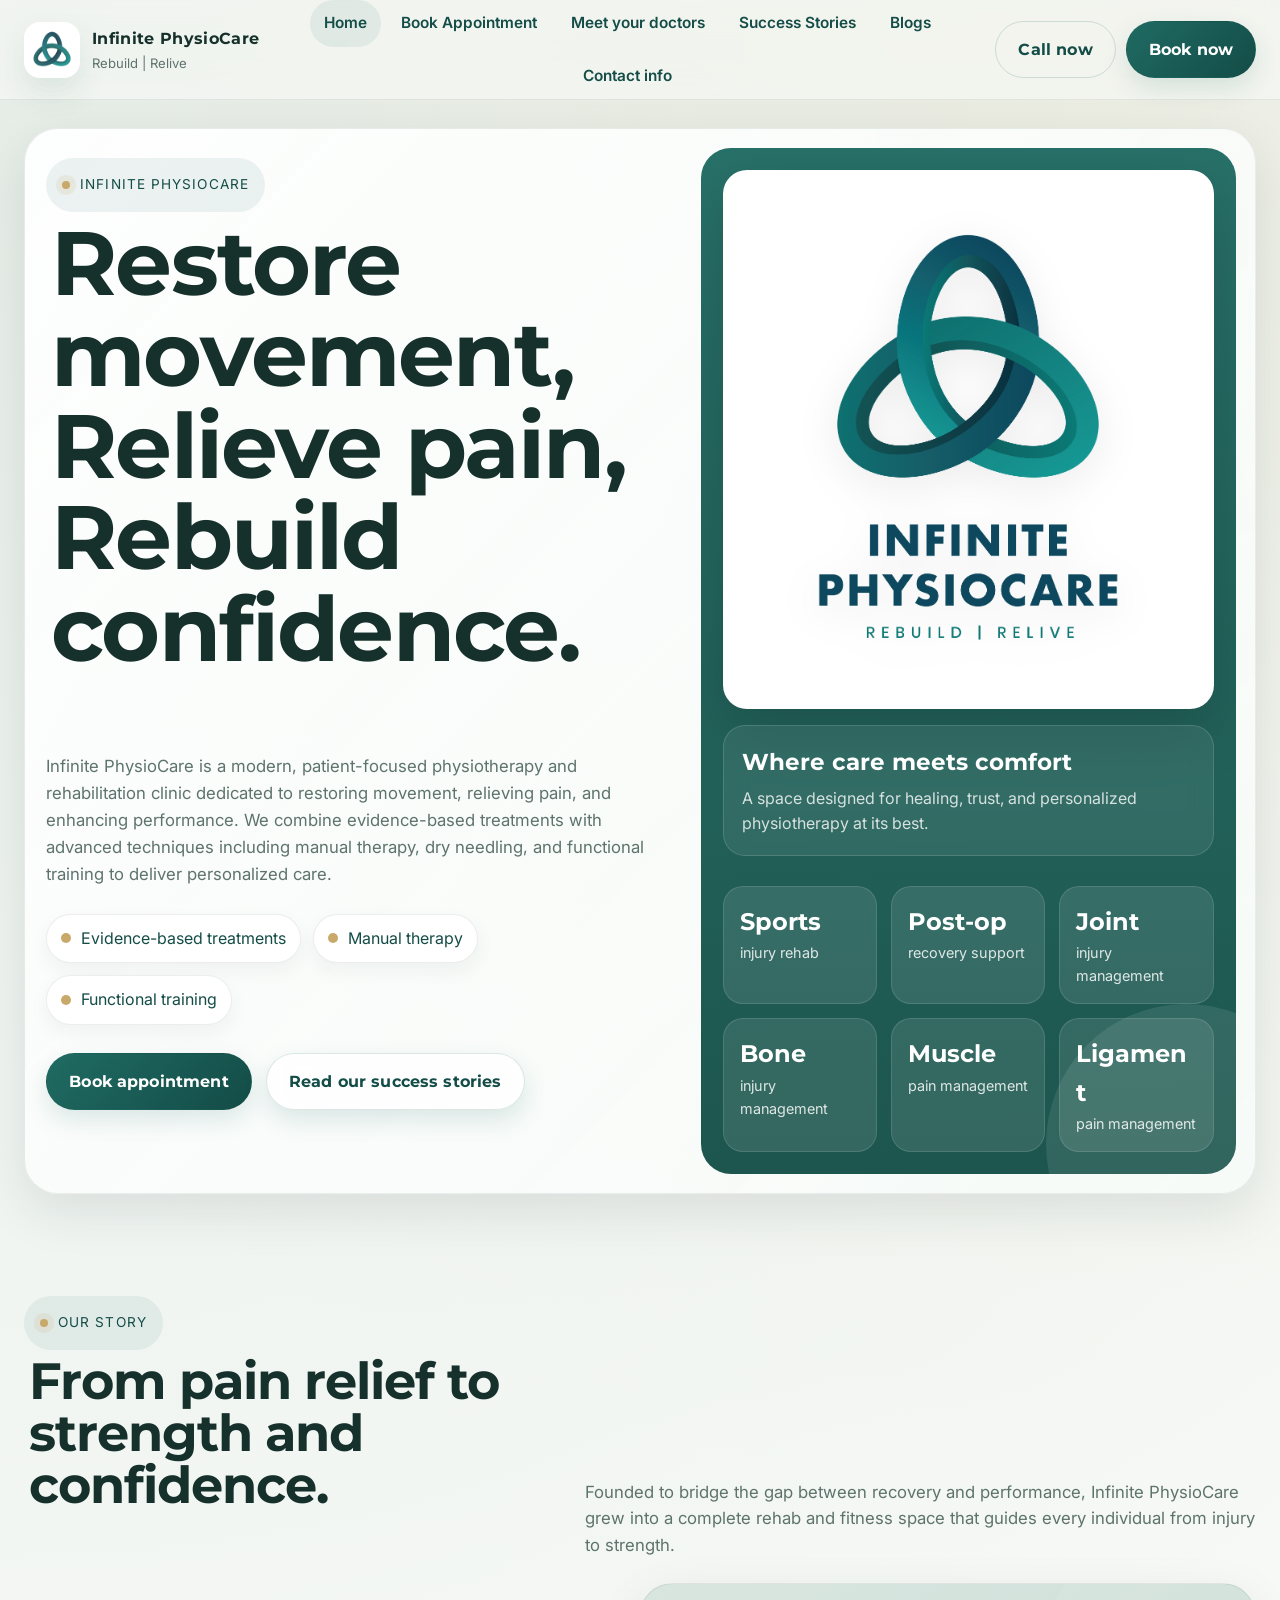
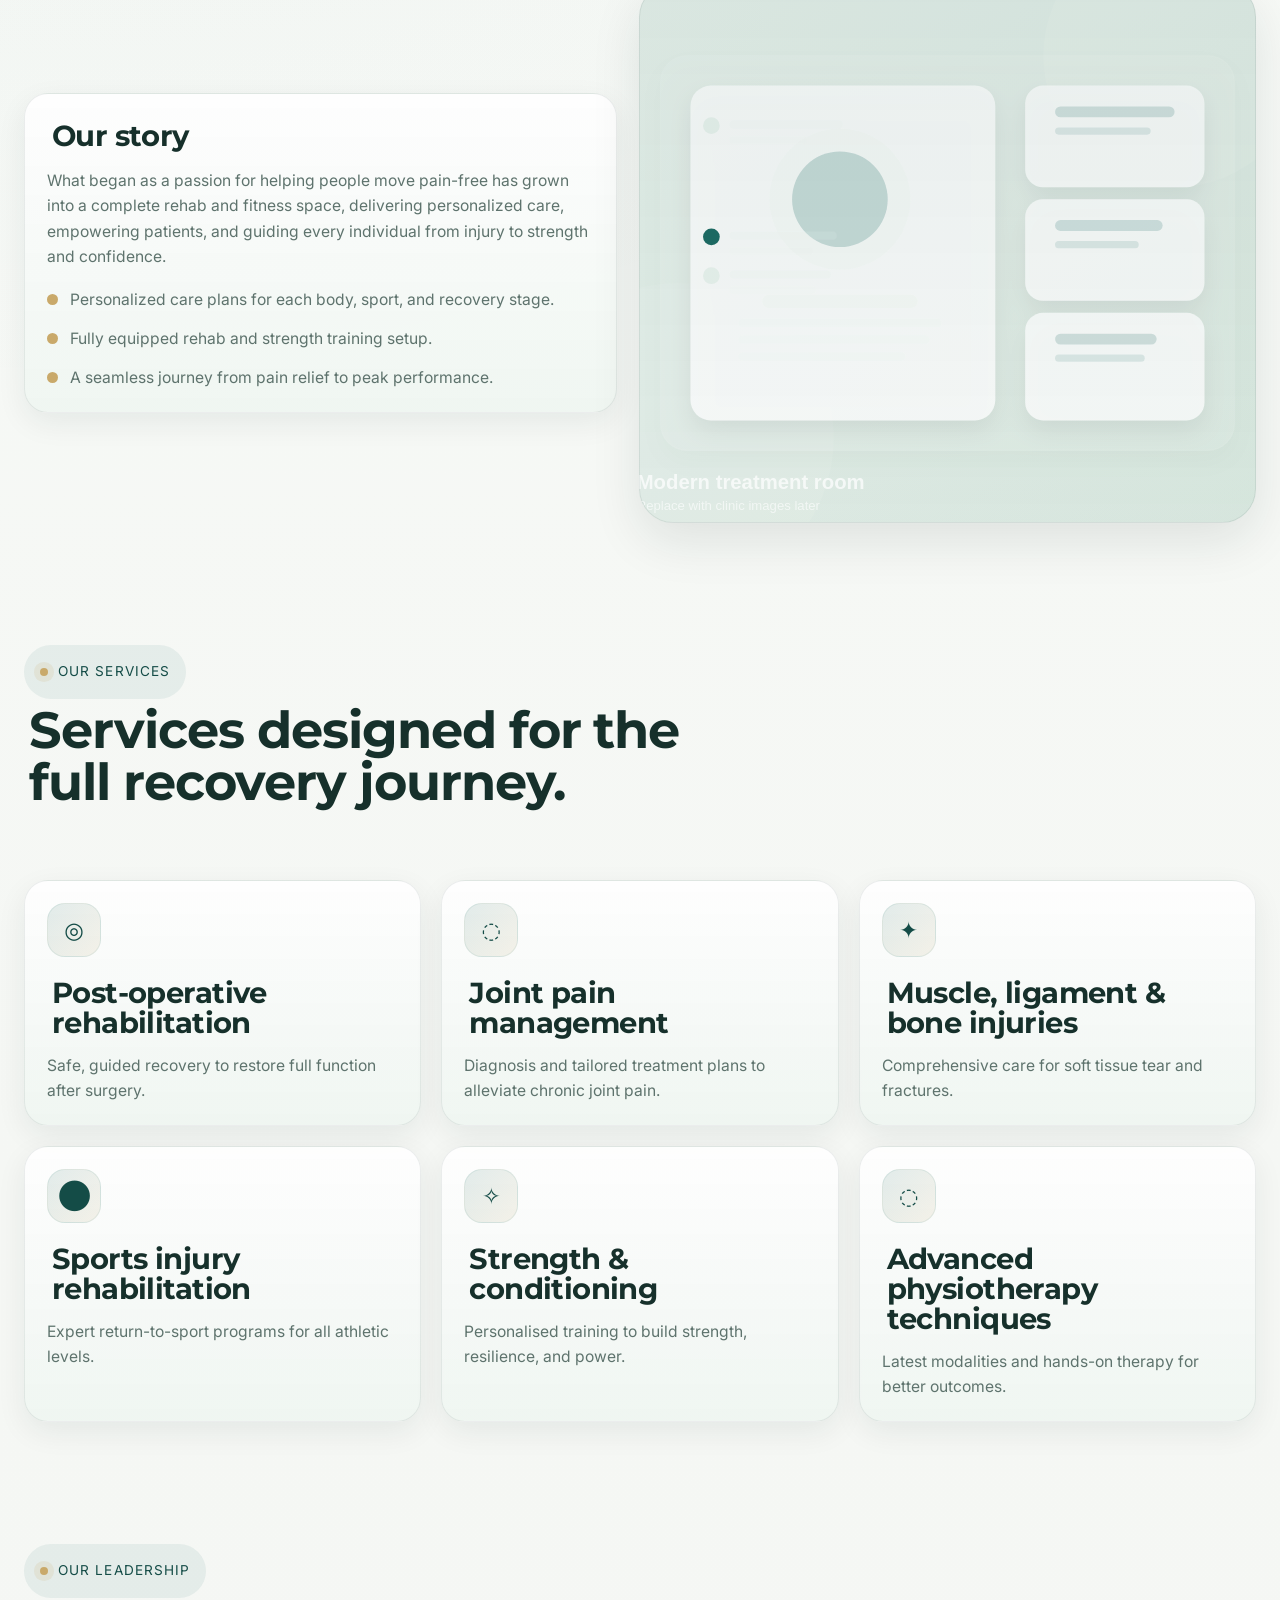
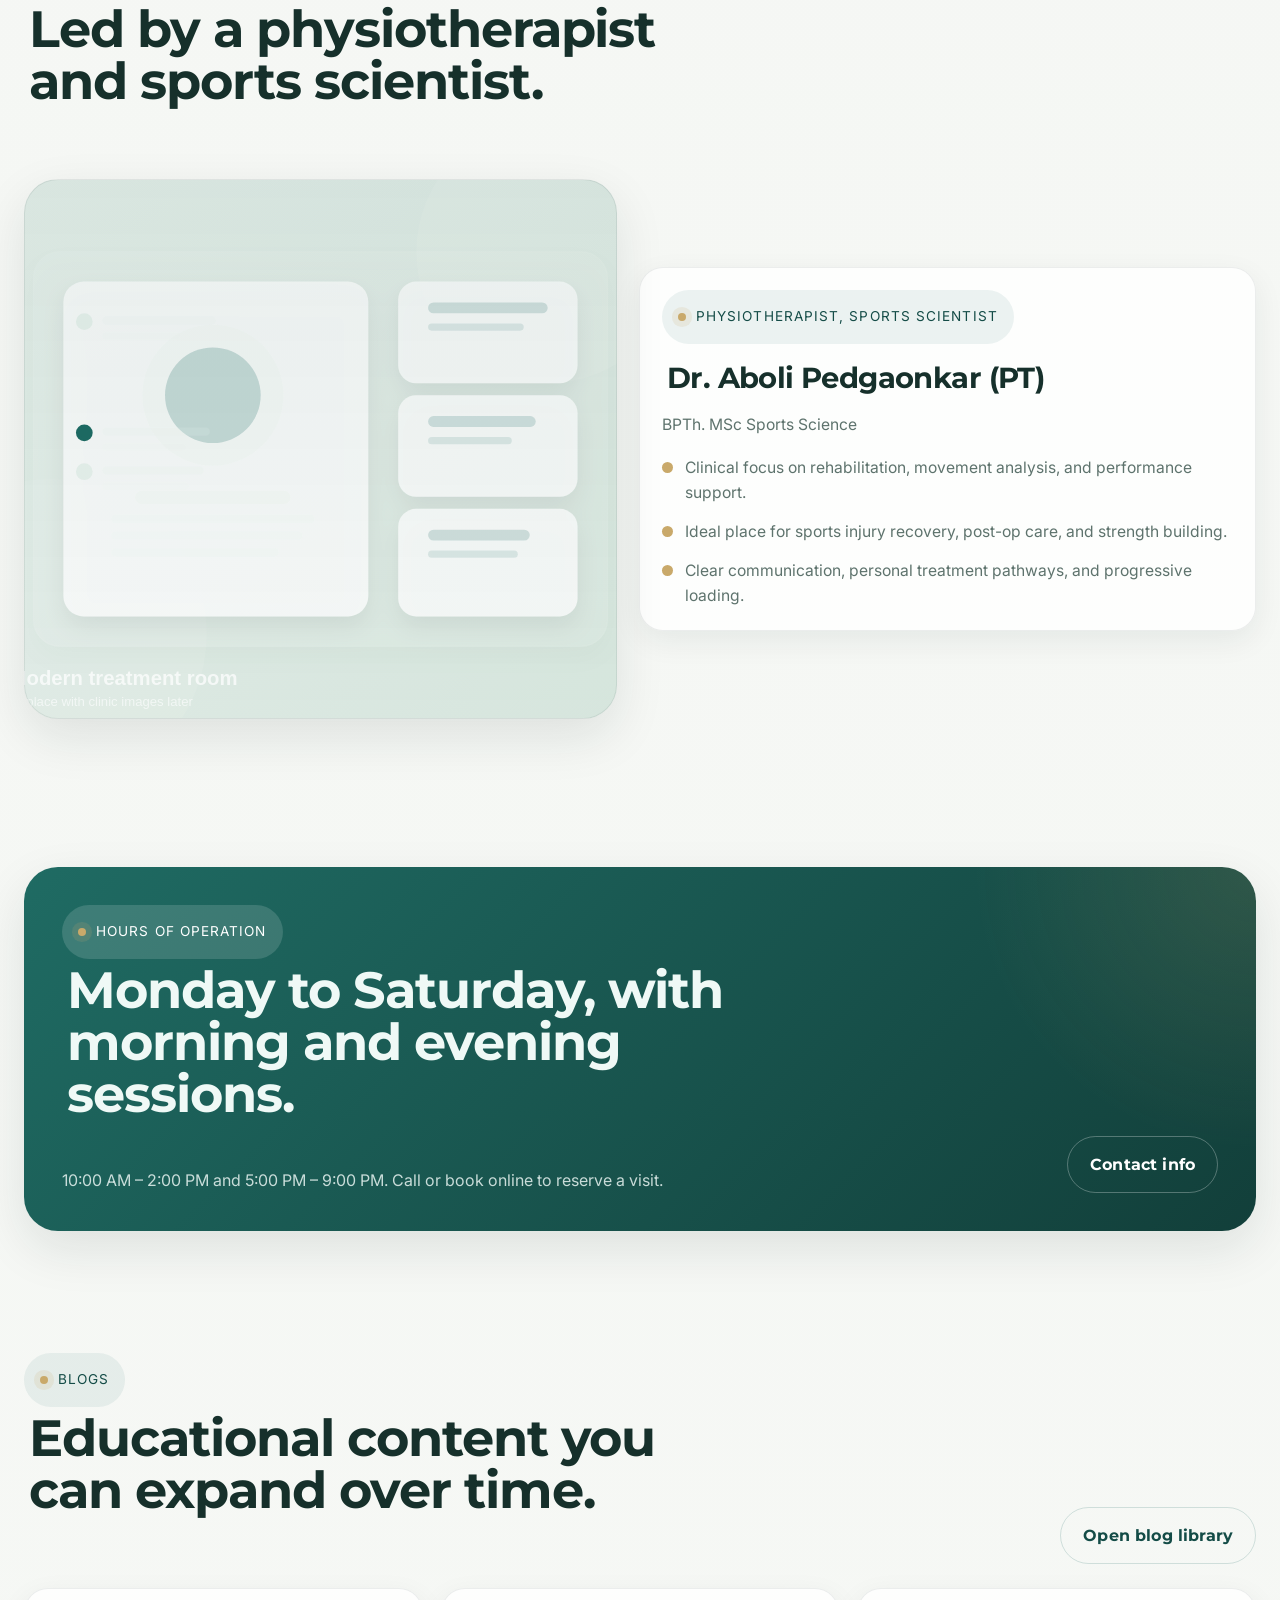
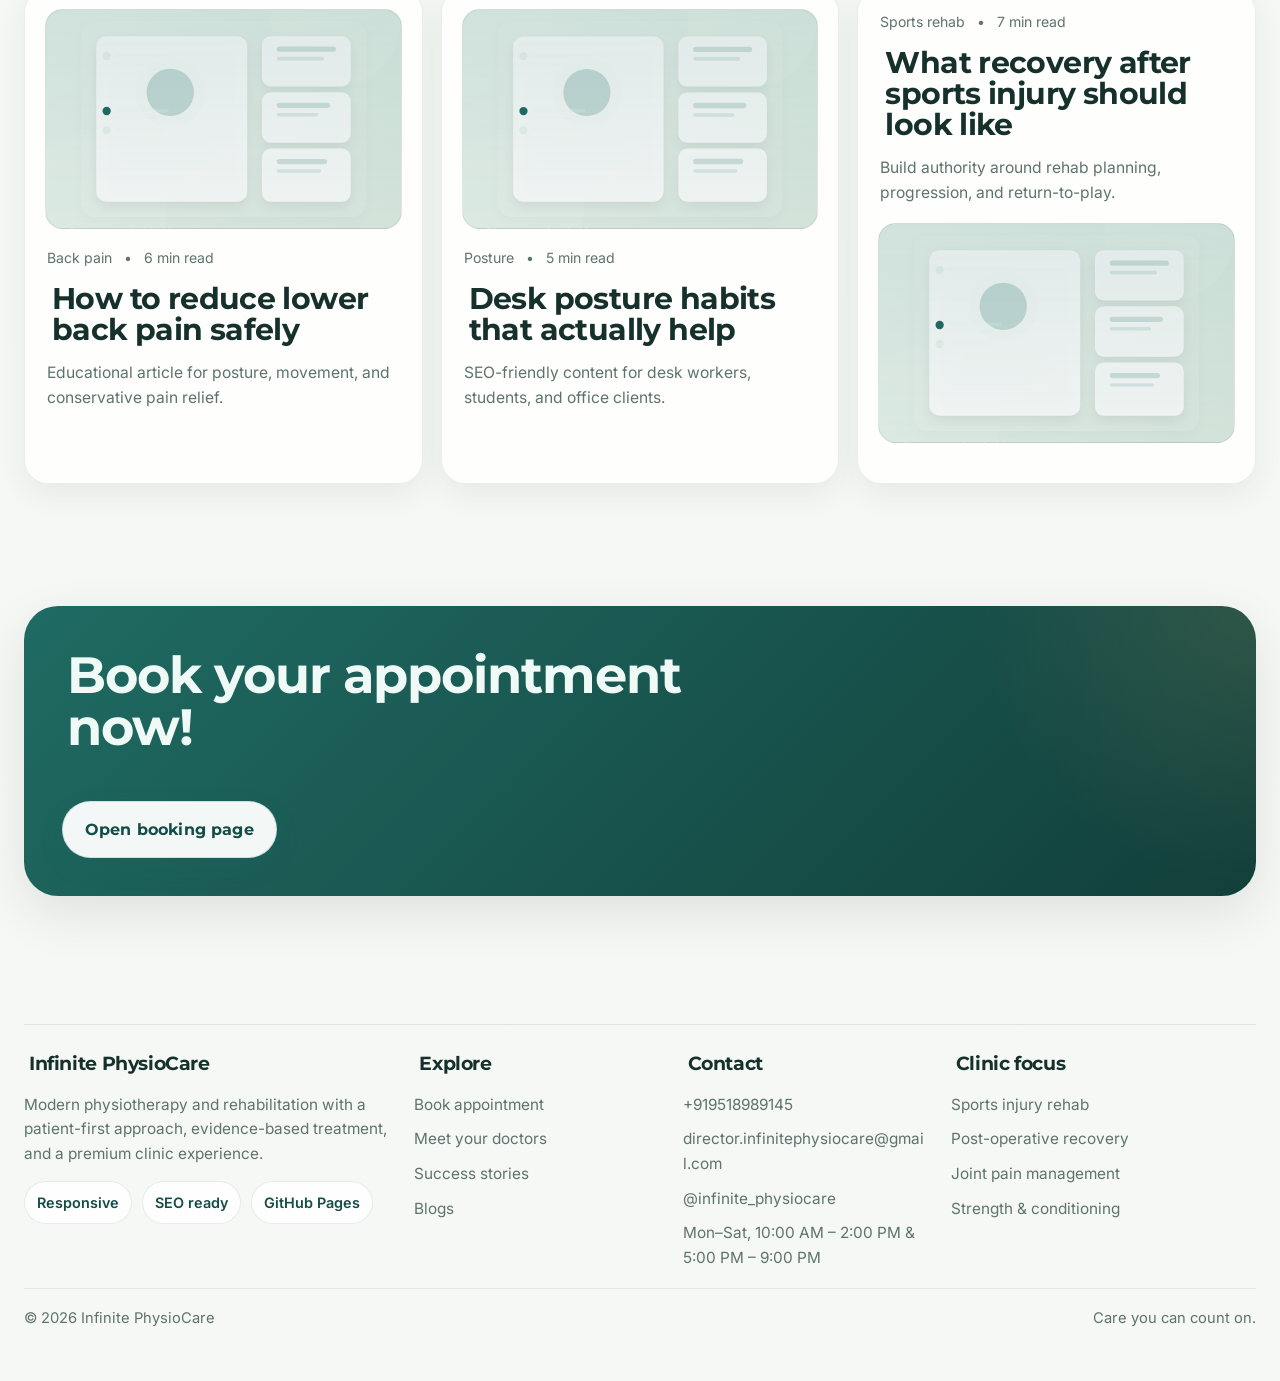
==== index.html @ c3ce46b0 "basic website setup" ====
<!DOCTYPE html>
<html lang="en-IN">
<head>
  <meta charset="UTF-8">
  <meta name="viewport" content="width=device-width, initial-scale=1, viewport-fit=cover">
  <meta name="theme-color" content="#1f6b63">
  <title>Infinite PhysioCare | Physiotherapy & Rehabilitation Clinic</title>
  <meta name="description" content="Infinite PhysioCare is a modern, patient-focused physiotherapy and rehabilitation clinic in Chhatrapati Sambhajinagar, built to restore movement, relieve pain, and enhance performance.">
  <meta name="robots" content="index,follow,max-image-preview:large,max-snippet:-1,max-video-preview:-1">
  <link rel="canonical" href="https://infinitephysiocare.org/">
  <meta property="og:type" content="website">
  <meta property="og:site_name" content="Infinite PhysioCare">
  <meta property="og:title" content="Infinite PhysioCare | Physiotherapy & Rehabilitation Clinic">
  <meta property="og:description" content="Infinite PhysioCare is a modern, patient-focused physiotherapy and rehabilitation clinic in Chhatrapati Sambhajinagar, built to restore movement, relieve pain, and enhance performance.">
  <meta property="og:url" content="https://infinitephysiocare.org/">
  <meta property="og:image" content="https://infinitephysiocare.org/assets/images/og-cover.jpg">
  <meta name="twitter:card" content="summary_large_image">
  <meta name="twitter:title" content="Infinite PhysioCare | Physiotherapy & Rehabilitation Clinic">
  <meta name="twitter:description" content="Infinite PhysioCare is a modern, patient-focused physiotherapy and rehabilitation clinic in Chhatrapati Sambhajinagar, built to restore movement, relieve pain, and enhance performance.">
  <meta name="twitter:image" content="https://infinitephysiocare.org/assets/images/og-cover.jpg">
  <link rel="icon" href="assets/icons/favicon.png" type="image/png">
  <link rel="apple-touch-icon" href="assets/icons/favicon.png">
  <link rel="manifest" href="site.webmanifest">
  <link rel="preconnect" href="https://fonts.googleapis.com">
  <link rel="preconnect" href="https://fonts.gstatic.com" crossorigin>
  <link href="https://fonts.googleapis.com/css2?family=Inter:wght@400;500;600;700;800&family=Montserrat:wght@500;600;700;800;900&display=swap" rel="stylesheet">
  <link rel="stylesheet" href="./styles.css">
<script type="application/ld+json">{"@context": "https://schema.org", "@type": "MedicalClinic", "name": "Infinite PhysioCare", "url": "https://infinitephysiocare.org", "description": "Infinite PhysioCare is a modern, patient-focused physiotherapy and rehabilitation clinic dedicated to restoring movement, relieving pain, and enhancing performance.", "medicalSpecialty": ["Physiotherapy", "Rehabilitation", "Sports Medicine"], "telephone": "09518989145", "email": "director.infinitephysiocare@gmail.com", "address": {"@type": "PostalAddress", "streetAddress": "Ranjalkar Hospital, P1, Town Centre, CIDCO", "addressLocality": "Chhatrapati Sambhajinagar", "addressCountry": "IN"}}</script>
</head><body>

<header class="site-header">
  <div class="container nav-wrap">
    <a class="brand" href="index.html" aria-label="Infinite PhysioCare home">
      <img class="brand-mark" src="assets/icons/favicon.png" alt="" aria-hidden="true">
      <span class="brand-text">
        <strong>Infinite PhysioCare</strong>
        <span>Rebuild | Relive</span>
      </span>
    </a>
    <button class="nav-toggle" type="button" data-nav-toggle aria-expanded="false" aria-label="Open navigation">
      <span aria-hidden="true"></span>
    </button>
    <nav class="nav" data-nav aria-label="Primary">
      <a class="active" href="index.html">Home</a>
      <a class="" href="book-appointment.html">Book Appointment</a>
      <a class="" href="experts.html">Meet your doctors</a>
      <a class="" href="stories.html">Success Stories</a>
      <a class="" href="">Blogs</a>
      <a class="" href="contact.html">Contact info</a>
    </nav>
    <div class="header-cta">
      <a class="btn ghost" href="tel:919518989145">Call now</a>
      <a class="btn primary" target="_blank" href="https://docs.google.com/forms/d/1b_uJWmqzV2NCBpEC1mZxfzNerrixn_BNH-YgndUUw0E/edit?pli=1">Book now</a>
    </div>
  </div>
</header>
<main id="main">

<section class="hero">
  <div class="container">
    <div class="hero-shell">
      <div class="hero-copy">
        <span class="kicker">Infinite PhysioCare</span>
        <h1>Restore movement, Relieve pain, Rebuild confidence.</h1>
        <p class="lead">Infinite PhysioCare is a modern, patient-focused physiotherapy and rehabilitation clinic dedicated to restoring movement, relieving pain, and enhancing performance. We combine evidence-based treatments with advanced techniques including manual therapy, dry needling, and functional training to deliver personalized care.</p>
        <div class="hero-meta">
          <span class="pill"><i></i> Evidence-based treatments</span>
          <span class="pill"><i></i> Manual therapy</span>
          <span class="pill"><i></i> Functional training</span>
        </div>
        <div class="btn-row" style="margin-top:28px">
          <a class="btn primary" target="_blank" href="https://docs.google.com/forms/d/1b_uJWmqzV2NCBpEC1mZxfzNerrixn_BNH-YgndUUw0E/edit?pli=1">Book appointment</a>
          <a class="btn secondary" href="">Read our success stories</a>
        </div>
      </div>
      <div class="hero-card">
        <div class="logo-display">
          <img class="hero-logo" src="assets/images/logo_main.png" alt="Infinite PhysioCare logo">
        </div>
        <div class="hero-panel">
          <div class="surface-card">
            <strong>Where care meets comfort</strong>
            <p>A space designed for healing, trust, and personalized physiotherapy at its best.</p>
          </div>
          <div class="hero-stats">
            <div class="stat"><b>Sports</b><span>injury rehab</span></div>
            <div class="stat"><b>Post-op</b><span>recovery support</span></div>
            <div class="stat"><b>Joint</b><span>injury management</span></div>
            <div class="stat"><b>Bone</b><span>injury management</span></div>
            <div class="stat"><b>Muscle</b><span>pain management</span></div>
            <div class="stat"><b>Ligament</b><span> pain management</span></div>
          </div>
        </div>
      </div>
    </div>
  </div>
</section>

<section class="section">
  <div class="container">
    <div class="section-heading">
      <div class="copy">
        <span class="kicker">Our story</span>
        <h2>From pain relief to strength and confidence.</h2>
      </div>
      <p class="lead">Founded to bridge the gap between recovery and performance, Infinite PhysioCare grew into a complete rehab and fitness space that guides every individual from injury to strength.</p>
    </div>
    <div class="feature-layout">
      <div class="card soft">
        <h3>Our story</h3>
        <p style="margin-top:12px">What began as a passion for helping people move pain-free has grown into a complete rehab and fitness space, delivering personalized care, empowering patients, and guiding every individual from injury to strength and confidence.</p>
        <div class="list">
          <div class="list-item"><span class="bullet"></span><p>Personalized care plans for each body, sport, and recovery stage.</p></div>
          <div class="list-item"><span class="bullet"></span><p>Fully equipped rehab and strength training setup.</p></div>
          <div class="list-item"><span class="bullet"></span><p>A seamless journey from pain relief to peak performance.</p></div>
        </div>
      </div>
      <div class="visual">
       
      </div>
    </div>
  </div>
</section>

<section class="section compact">
  <div class="container">
    <div class="section-heading">
      <div class="copy">
        <span class="kicker">Our services</span>
        <h2>Services designed for the full recovery journey.</h2>
      </div>
    </div>
    <div class="cards">
      <article class="card soft"><div class="icon-badge">◎</div><h3>Post-operative rehabilitation</h3><p>Safe, guided recovery to restore full function after surgery.</p></article>
      <article class="card soft"><div class="icon-badge">◌</div><h3>Joint pain management</h3><p>Diagnosis and tailored treatment plans to alleviate chronic joint pain.</p></article>
      <article class="card soft"><div class="icon-badge">✦</div><h3>Muscle, ligament & bone injuries</h3><p>Comprehensive care for soft tissue tear and fractures.</p></article>
      <article class="card soft"><div class="icon-badge">⬤</div><h3>Sports injury rehabilitation</h3><p>Expert return-to-sport programs for all athletic levels.</p></article>
      <article class="card soft"><div class="icon-badge">✧</div><h3>Strength & conditioning</h3><p>Personalised training to build strength, resilience, and power.</p></article>
      <article class="card soft"><div class="icon-badge">◌</div><h3>Advanced physiotherapy techniques</h3><p>Latest modalities and hands-on therapy for better outcomes.</p></article>
    </div>
  </div>
</section>

<section class="section">
  <div class="container">
    <div class="section-heading">
      <div class="copy">
        <span class="kicker">Our leadership</span>
        <h2>Led by a physiotherapist and sports scientist.</h2>
      </div>
    </div>
    <div class="feature-layout">
      <div class="visual">
        
      </div>
      <div class="card profile">
        <span class="kicker">Physiotherapist, Sports Scientist</span>
        <h3 style="margin-top:14px">Dr. Aboli Pedgaonkar (PT)</h3>
        <p class="lead" style="margin-top:14px">BPTh. MSc Sports Science</p>
        <div class="list">
          <div class="list-item"><span class="bullet"></span><p>Clinical focus on rehabilitation, movement analysis, and performance support.</p></div>
          <div class="list-item"><span class="bullet"></span><p>Ideal place for sports injury recovery, post-op care, and strength building.</p></div>
          <div class="list-item"><span class="bullet"></span><p>Clear communication, personal treatment pathways, and progressive loading.</p></div>
        </div>
      </div>
    </div>
  </div>
</section>

<section class="section">
  <div class="container">
    <div class="cta">
      <div class="section-heading" style="margin-bottom:0">
        <div class="copy">
          <span class="kicker" style="background:rgba(255,255,255,.14); color:#fff">Hours of operation</span>
          <h2>Monday to Saturday, with morning and evening sessions.</h2>
          <p>10:00 AM – 2:00 PM and 5:00 PM – 9:00 PM. Call or book online to reserve a visit.</p>
        </div>
        <div class="btn-row">
          <a class="btn ghost" style="border-color:rgba(255,255,255,.28); color:#fff" href="contact.html">Contact info</a>
        </div>
      </div>
    </div>
  </div>
</section>

<section class="section compact">
  <div class="container">
    <div class="section-heading">
      <div class="copy">
        <span class="kicker">Blogs</span>
        <h2>Educational content you can expand over time.</h2>
      </div>
      <a class="btn ghost" href="">Open blog library</a>
    </div>
    <div class="blog-grid">
      <article class="card blog-card">
        <div class="blog-thumb"></div>
        <div class="meta"><span>Back pain</span><span>•</span><span>6 min read</span></div>
        <h3><a href="/blogs/back-pain-relief.html">How to reduce lower back pain safely</a></h3>
        <p>Educational article for posture, movement, and conservative pain relief.</p>
      </article>
      <article class="card blog-card">
        <div class="blog-thumb"></div>
        <div class="meta"><span>Posture</span><span>•</span><span>5 min read</span></div>
        <h3><a href="/blogs/posture-tips.html">Desk posture habits that actually help</a></h3>
        <p>SEO-friendly content for desk workers, students, and office clients.</p>
      </article>
      <article class="card blog-card">
        <div class="meta"><span>Sports rehab</span><span>•</span><span>7 min read</span></div>
        <h3><a href="/blogs/sports-rehab.html">What recovery after sports injury should look like</a></h3>
        <p>Build authority around rehab planning, progression, and return-to-play.</p>
        <div class="blog-thumb" style="margin-top:18px"></div>
      </article>
    </div>
  </div>
</section>

<section class="section">
  <div class="container">
    <div class="cta">
      <div class="section-heading" style="margin-bottom:0">
        <div class="copy">
          <h2>Book your appointment now!</h2>
          <a class="btn secondary" href="">Open booking page</a>
        </div>
      </div>
    </div>
  </div>
</section>
</main>
<footer class="footer">
  <div class="container">
    <div class="footer-grid">
      <div>
        <h4>Infinite PhysioCare</h4>
        <p>Modern physiotherapy and rehabilitation with a patient-first approach, evidence-based treatment, and a premium clinic experience.</p>
        <div class="badges">
          <span class="badge">Responsive</span>
          <span class="badge">SEO ready</span>
          <span class="badge">GitHub Pages</span>
        </div>
      </div>
      <div>
        <h4>Explore</h4>
        <ul>
          <li><a href="book-appointment.html">Book appointment</a></li>
          <li><a href="experts.html">Meet your doctors</a></li>
          <li><a href="stories.html">Success stories</a></li>
          <li><a href="">Blogs</a></li>
        </ul>
      </div>
      <div>
        <h4>Contact</h4>
        <ul>
          <li><a href="tel:919518989145">+919518989145</a></li>
          <li><a href="mailto:director.infinitephysiocare@gmail.com">director.infinitephysiocare@gmail.com</a></li>
          <li><a href="https://instagram.com/infinite_physiocare" target="_blank" rel="noopener">@infinite_physiocare</a></li>
          <li>Mon–Sat, 10:00 AM – 2:00 PM &amp; 5:00 PM – 9:00 PM</li>
        </ul>
      </div>
      <div>
        <h4>Clinic focus</h4>
        <ul>
          <li>Sports injury rehab</li>
          <li>Post-operative recovery</li>
          <li>Joint pain management</li>
          <li>Strength & conditioning</li>
        </ul>
      </div>
    </div>
    <div class="footer-bottom">
      <div>© <span data-year></span> Infinite PhysioCare</div>
      <div>Care you can count on.</div>
    </div>
  </div>
</footer>
<script src="script.js" defer></script>
</body>
</html>
---- styles.css ----
:root{
  --bg:#f5f7f4;
  --surface:#ffffff;
  --surface-2:#edf3ef;
  --surface-3:#e3eee7;
  --ink:#16302b;
  --muted:#5e736d;
  --line:rgba(22,48,43,.12);
  --teal:#1f6b63;
  --teal-deep:#144c47;
  --sage:#6f9888;
  --gold:#c9a96a;
  --shadow: 0 18px 50px rgba(18,42,37,.10);
  --shadow-soft: 0 10px 30px rgba(18,42,37,.07);
  --radius: 26px;
  --radius-sm: 18px;
  --max: 1480px;
}

*,
*::before,
*::after{
  box-sizing:border-box;
}

html{
  scroll-behavior:smooth;
  overflow-x:hidden;
}

body{
  margin:0;
  font-family:'Inter', system-ui, -apple-system, BlinkMacSystemFont, 'Segoe UI', sans-serif;
  color:var(--ink);
  background:
    radial-gradient(circle at top left, rgba(31,107,99,.08), transparent 32%),
    radial-gradient(circle at 80% 0%, rgba(201,169,106,.13), transparent 24%),
    linear-gradient(180deg, #f8fbf8 0%, var(--bg) 45%, #f6f8f5 100%);
  line-height:1.6;
  overflow-x:hidden;
  text-rendering:optimizeLegibility;
  -webkit-font-smoothing:antialiased;
  -moz-osx-font-smoothing:grayscale;
}

img{
  max-width:100%;
  display:block;
  height:auto;
}

a{
  color:inherit;
  text-decoration:none;
  max-width:100%;
}

button,
input,
textarea,
select{
  font:inherit;
  max-width:100%;
}

::selection{
  background:rgba(31,107,99,.18);
}

.container{
  width:min(calc(100% - 24px), var(--max));
  margin:0 auto;
  padding-left:12px;
  padding-right:12px;
  justify-content: center;
  align-items: center;
}

.section{
  padding:74px 0;
  position:relative;
}

.section.compact{
  padding:48px 0;
}

.kicker{
  display:inline-flex;
  align-items:center;
  gap:10px;
  padding:16px;
  border-radius:999px;
  background:rgba(31,107,99,.08);
  color:var(--teal-deep);
  font-size:.85rem;
  letter-spacing:.08em;
  text-transform:uppercase;
  max-width:100%;
  flex-wrap:wrap;
}

.kicker::h1{
  padding:10px;
}

.kicker::before{
  content:"";
  width:8px;
  height:8px;
  border-radius:50%;
  background:var(--gold);
  box-shadow:0 0 0 6px rgba(201,169,106,.15);
  flex:0 0 auto;
}

h1,h2,h3,h4{
  font-family:'Montserrat', system-ui, sans-serif;
  line-height:1.02;
  padding:5px;
  letter-spacing:-.02em;
  overflow-wrap:anywhere;
  word-break:break-word;
  max-width:100%;
  margin-top:0;
}

h1{
  font-size:clamp(2.8rem, 7vw, 5.6rem);
}

h2{
  font-size:clamp(2.1rem, 4vw, 3.5rem);
}

h3{
  font-size:clamp(1.5rem, 2.3vw, 2.2rem);
}

p{
  margin:0;
  color:var(--muted);
  overflow-wrap:anywhere;
}

.lead{
  font-size:clamp(1.05rem, 1.3vw, 1.18rem);
  max-width:62ch;
  overflow-wrap:anywhere;
}

.mini{
  font-size:.95rem;
  color:var(--muted);
  overflow-wrap:anywhere;
}

.grid{
  display:grid;
  gap:24px;
}

.btn-row{
  display:flex;
  flex-wrap:wrap;
  gap:14px;
  align-items:center;
  max-width:100%;
}

.btn{
  display:inline-flex;
  align-items:center;
  justify-content:center;
  gap:10px;
  padding:15px 22px;
  border-radius:999px;
  border:1px solid transparent;
  transition:.25s ease;
  box-shadow:0 10px 24px rgba(31,107,99,.14);
  font-weight:700;
  letter-spacing:.01em;
  font-family:'Montserrat', system-ui, sans-serif;
  max-width:100%;
  white-space:normal;
  text-align:center;
}

.btn.primary{
  background:linear-gradient(135deg, var(--teal) 0%, var(--teal-deep) 100%);
  color:#fff;
}

.btn.secondary{
  background:rgba(255,255,255,.75);
  border-color:rgba(31,107,99,.16);
  color:var(--teal-deep);
  backdrop-filter:blur(10px);
}

.btn.ghost{
  background:transparent;
  border-color:rgba(31,107,99,.18);
  color:var(--teal-deep);
  box-shadow:none;
}

.btn:hover{
  transform:translateY(-1px);
}

.topbar{
  background:linear-gradient(90deg, #123f3a, #1f6b63);
  color:#ecf7f4;
  font-size:.94rem;
}

.topbar .container{
  min-height:42px;
  display:flex;
  align-items:center;
  justify-content:space-between;
  gap:12px;
  padding:8px 0;
}

.topbar a{
  color:#fff;
  font-weight:600;
  overflow-wrap:anywhere;
}

.site-header{
  position:sticky;
  top:0;
  z-index:80;
  backdrop-filter:saturate(160%) blur(16px);
  background:rgba(245,247,244,.72);
  border-bottom:1px solid rgba(22,48,43,.08);
}

.nav-wrap{
  display:grid;
  grid-template-columns:auto minmax(0,1fr) auto;
  align-items:center;
  gap:18px;
  min-height:82px;
}

.brand{
  display:flex;
  align-items:center;
  gap:12px;
  min-width:max-content;
  max-width:100%;
}

.brand-mark{
  width:56px;
  height:56px;
  border-radius:16px;
  background:#fff;
  box-shadow:0 14px 30px rgba(20,79,71,.10);
  position:relative;
  object-fit:contain;
  padding:2px;
  flex:0 0 auto;
}

.brand-mark::before,
.brand-mark::after{
  content:"";
  position:absolute;
  inset:0;
  margin:auto;
  background:#fff;
  border-radius:99px;
}

.brand-mark::before{
  width:24px;
  height:6px;
}

.brand-mark::after{
  width:6px;
  height:24px;
}

.brand-text{
  min-width:0;
}

.brand-text strong{
  display:block;
  font-size:1.02rem;
  letter-spacing:.02em;
  font-family:'Montserrat', system-ui, sans-serif;
  overflow-wrap:anywhere;
}

.brand-text span{
  display:block;
  color:var(--muted);
  font-size:.82rem;
  margin-top:2px;
  overflow-wrap:anywhere;
}

.nav-toggle{
  display:none;
  width:48px;
  height:48px;
  border-radius:14px;
  border:1px solid rgba(31,107,99,.15);
  background:rgba(255,255,255,.72);
  align-items:center;
  justify-content:center;
  cursor:pointer;
  flex:0 0 auto;
}

.nav-toggle span{
  width:20px;
  height:2px;
  background:var(--teal-deep);
  position:relative;
  display:block;
  border-radius:999px;
}

.nav-toggle span::before,
.nav-toggle span::after{
  content:"";
  position:absolute;
  left:0;
  width:20px;
  height:2px;
  background:var(--teal-deep);
  border-radius:999px;
}

.nav-toggle span::before{
  top:-6px;
}

.nav-toggle span::after{
  top:6px;
}

.nav{
  display:flex;
  align-items:center;
  gap:6px;
  flex-wrap:wrap;
  justify-content:center;
  min-width:0;
}

.nav a{
  padding:11px 14px;
  border-radius:999px;
  color:var(--teal-deep);
  font-weight:600;
  font-size:.96rem;
  transition:.2s ease;
  white-space:nowrap;
  max-width:100%;
}

.nav a:hover,
.nav a.active{
  background:rgba(31,107,99,.08);
  color:var(--teal-deep);
}

.header-cta{
  display:flex;
  gap:10px;
  align-items:center;
  margin-left:0;
  justify-self:end;
  min-width:0;
}

.hero{
  padding:28px 0 28px;
  align-items:center;
  align-content:center;
}

.hero-shell{
  display:grid;
  grid-template-columns:1.08fr .92fr;
  gap:28px;
  justify-content:center;
  padding:clamp(16px, 1.5vw, 22px);
  border:1px solid rgba(22,48,43,.08);
  border-radius:34px;
  background:
    linear-gradient(135deg, rgba(255,255,255,.92), rgba(246,251,248,.88)),
    radial-gradient(circle at top right, rgba(201,169,106,.08), transparent 32%);
  box-shadow:var(--shadow);
  overflow:hidden;
  max-width:100%;
}

.hero-copy{
  padding:10px 4px 10px 2px;
  min-width:0;
}

.hero-copy h1{
  max-width:10ch;
  overflow-wrap:anywhere;
}

.hero-copy .lead{
  margin-top:22px;
}

.hero-meta{
  margin:26px 0 0;
  display:flex;
  flex-wrap:wrap;
  gap:12px;
  max-width:100%;
}

.pill{
  display:inline-flex;
  align-items:center;
  gap:10px;
  padding:11px 14px;
  background:#fff;
  border:1px solid rgba(22,48,43,.08);
  border-radius:999px;
  color:var(--teal-deep);
  box-shadow:0 8px 20px rgba(18,42,37,.05);
  max-width:100%;
}

.pill i{
  width:10px;
  height:10px;
  border-radius:50%;
  background:var(--gold);
  display:inline-block;
  flex:0 0 auto;
}

.hero-card{
  border-radius:30px;
  background:
    linear-gradient(180deg, rgba(31,107,99,.96), rgba(20,79,71,.96));
  color:#fff;
  padding:22px;
  position:relative;
  overflow:hidden;
  min-height:540px;
  max-width:100%;
}

.hero-card::before{
  content:"";
  position:absolute;
  inset:auto -90px -110px auto;
  width:280px;
  height:280px;
  border-radius:50%;
  background:rgba(255,255,255,.09);
}

.hero-image{
  border-radius:24px;
  min-height:320px;
  background:
    linear-gradient(180deg, rgba(255,255,255,.02), rgba(255,255,255,.02)),
    url('assets/images/hero-placeholder.svg') center/cover no-repeat;
  border:1px solid rgba(255,255,255,.16);
  box-shadow:0 20px 60px rgba(0,0,0,.17);
  max-width:100%;
}

.logo-display{
  display:flex;
  align-items:center;
  justify-content:center;
  min-height:320px;
  padding:12px 8px 18px;
  border-radius:24px;
  background:rgba(255,255,255,1);
  box-shadow:0 20px 60px rgba(0,0,0,.17);
  max-width:100%;
  overflow:hidden;
}

.hero-logo{
  width:min(100%, 360px);
  height:auto;
  display:block;
  margin:auto;
  filter:drop-shadow(0 10px 20px rgba(0,0,0,.08));
  max-width:100%;
}

.hero-panel{
  display:grid;
  gap:14px;
  margin-top:16px;
  max-width:100%;
}

.surface-card{
  background:rgba(255,255,255,.08);
  border:1px solid rgba(255,255,255,.14);
  border-radius:22px;
  padding:18px;
  backdrop-filter:blur(10px);
  max-width:100%;
}

.surface-card strong{
  display:block;
  font-family:'Montserrat', system-ui, sans-serif;
  font-size:1.45rem;
  margin-bottom:4px;
  overflow-wrap:anywhere;
}

.surface-card p{
  color:rgba(255,255,255,.8);
  overflow-wrap:anywhere;
}

.hero-stats{
  display:grid;
  grid-template-columns:repeat(3,1fr);
  gap:14px;
  margin-top:16px;
  max-width:100%;
}

.stat{
  background:rgba(255,255,255,.1);
  border:1px solid rgba(255,255,255,.12);
  border-radius:20px;
  padding:16px;
  min-width:0;
}

.stat b{
  display:block;
  font-size:1.5rem;
  font-family:'Montserrat', system-ui, sans-serif;
  overflow-wrap:anywhere;
}

.stat span{
  display:block;
  font-size:.9rem;
  color:rgba(255,255,255,.84);
  overflow-wrap:anywhere;
}

.trust-box b{
  display:block;
  font-size:1.8rem;
  color:var(--teal-deep);
  font-family:'Cormorant Garamond', Georgia, serif;
  overflow-wrap:anywhere;
}

.trust-box span{
  display:block;
  margin-top:4px;
  color:var(--muted);
  overflow-wrap:anywhere;
}

.section-heading{
  display:flex;
  justify-content:space-between;
  align-items:end;
  gap:24px;
  margin-bottom:24px;
  max-width:100%;
}

.section-heading .copy{
  max-width:68ch;
  min-width:0;
}

.cards{
  display:grid;
  grid-template-columns:repeat(3,1fr);
  gap:20px;
  max-width:100%;
}

.card{
  background:rgba(255,255,255,.82);
  border:1px solid rgba(22,48,43,.08);
  border-radius:24px;
  box-shadow:var(--shadow-soft);
  padding:22px;
  min-width:0;
  max-width:100%;
}

.card.soft{
  background:linear-gradient(180deg, rgba(255,255,255,.86), rgba(239,245,241,.9));
}

.icon-badge{
  width:54px;
  height:54px;
  border-radius:18px;
  display:grid;
  place-items:center;
  background:linear-gradient(135deg, rgba(31,107,99,.12), rgba(201,169,106,.12));
  color:var(--teal-deep);
  font-size:1.4rem;
  margin-bottom:16px;
  border:1px solid rgba(31,107,99,.09);
  flex:0 0 auto;
}

.card h3{
  margin-bottom:10px;
  overflow-wrap:anywhere;
}

.card p{
  font-size:.98rem;
  overflow-wrap:anywhere;
}

.list{
  display:grid;
  gap:14px;
  margin-top:18px;
  max-width:100%;
}

.list-item{
  display:flex;
  gap:12px;
  align-items:flex-start;
  min-width:0;
}

.bullet{
  width:11px;
  height:11px;
  border-radius:50%;
  background:var(--gold);
  margin-top:.46rem;
  flex:0 0 auto;
}

.feature-layout{
  display:grid;
  grid-template-columns:.98fr 1.02fr;
  gap:22px;
  align-items:center;
  max-width:100%;
}

.visual{
  position:relative;
  min-height:540px;
  border-radius:34px;
  overflow:hidden;
  background:
    linear-gradient(180deg, rgba(20,79,71,.08), rgba(20,79,71,.02)),
    url('assets/images/feature-placeholder.svg') center/cover no-repeat;
  border:1px solid rgba(22,48,43,.08);
  box-shadow:var(--shadow);
  max-width:100%;
}

.visual-badge{
  position:absolute;
  left:20px;
  bottom:20px;
  background:rgba(255,255,255,.9);
  border:1px solid rgba(22,48,43,.08);
  border-radius:22px;
  padding:16px 18px;
  box-shadow:0 16px 30px rgba(18,42,37,.1);
  max-width:min(280px, calc(100% - 40px));
}

.visual-badge strong{
  display:block;
  color:var(--teal-deep);
  font-family:'Montserrat', system-ui, sans-serif;
  font-size:1.45rem;
  overflow-wrap:anywhere;
}

.visual-badge span{
  color:var(--muted);
  font-size:.96rem;
  overflow-wrap:anywhere;
}

.profile-grid{
  display:grid;
  grid-template-columns:repeat(3,1fr);
  gap:18px;
  max-width:100%;
}

.profile{
  overflow:hidden;
  min-width:0;
}

.profile .portrait{
  height:260px;
  border-radius:20px;
  margin:-2px -2px 18px;
  background:
    linear-gradient(180deg, rgba(31,107,99,.16), rgba(201,169,106,.08)),
    url('assets/images/doctor-placeholder.svg') center/cover no-repeat;
  border:1px solid rgba(22,48,43,.08);
  max-width:calc(100% + 4px);
}

.badges{
  display:flex;
  gap:10px;
  flex-wrap:wrap;
  margin-top:14px;
  max-width:100%;
}

.badge{
  padding:9px 12px;
  border-radius:999px;
  border:1px solid rgba(22,48,43,.09);
  background:rgba(255,255,255,.76);
  color:var(--teal-deep);
  font-size:.9rem;
  font-weight:600;
  max-width:100%;
}

.testimonials{
  display:grid;
  grid-template-columns:repeat(3,1fr);
  gap:18px;
  max-width:100%;
}

.quote{
  position:relative;
  padding:24px;
  min-width:0;
}

.quote::before{
  content:"“";
  position:absolute;
  top:4px;
  right:18px;
  font-family:'Montserrat', system-ui, sans-serif;
  font-size:5rem;
  line-height:1;
  color:rgba(31,107,99,.12);
}

.quote .stars{
  color:var(--gold);
  letter-spacing:.12em;
  margin-bottom:14px;
  font-size:1rem;
}

.quote footer{
  margin-top:18px;
  display:flex;
  align-items:center;
  gap:12px;
  color:var(--teal-deep);
  font-weight:700;
  min-width:0;
}

.avatar{
  width:46px;
  height:46px;
  border-radius:50%;
  background:linear-gradient(135deg, rgba(31,107,99,.24), rgba(201,169,106,.24));
  border:1px solid rgba(22,48,43,.08);
  flex:0 0 auto;
}

.blog-grid{
  display:grid;
  grid-template-columns:repeat(3,1fr);
  gap:18px;
  max-width:100%;
}

.blog-card{
  overflow:hidden;
  min-width:0;
}

.blog-thumb{
  height:220px;
  background:
    linear-gradient(180deg, rgba(31,107,99,.12), rgba(20,79,71,.04)),
    url('assets/images/blog-placeholder.svg') center/cover no-repeat;
  border-radius:18px;
  margin:-2px -2px 18px;
  border:1px solid rgba(22,48,43,.08);
  max-width:calc(100% + 4px);
}

.blog-card .meta{
  display:flex;
  gap:12px;
  flex-wrap:wrap;
  font-size:.88rem;
  color:var(--muted);
  margin-bottom:8px;
  max-width:100%;
}

.blog-card h3{
  font-size:1.9rem;
  overflow-wrap:anywhere;
}

.blog-card .read{
  display:inline-flex;
  margin-top:18px;
  color:var(--teal-deep);
  font-weight:700;
}

.cta{
  background:
    radial-gradient(circle at top right, rgba(201,169,106,.15), transparent 22%),
    linear-gradient(135deg, #1f6b63, #123f3a);
  color:#eff9f6;
  border-radius:34px;
  padding:38px;
  box-shadow:var(--shadow);
  overflow:hidden;
  max-width:100%;
}

.cta p{
  color:rgba(239,249,246,.82);
  overflow-wrap:anywhere;
}

.cta .btn.secondary{
  background:rgba(255,255,255,.95);
}

.footer{
  margin-top:20px;
  padding:34px 0 50px;
}

.footer-grid{
  display:grid;
  grid-template-columns:1.2fr .8fr .8fr 1fr;
  gap:24px;
  padding-top:24px;
  border-top:1px solid rgba(22,48,43,.1);
  max-width:100%;
}

.footer h4{
  font-size:1.2rem;
  margin-bottom:14px;
  font-family:'Montserrat', system-ui, sans-serif;
  overflow-wrap:anywhere;
}

.footer a,
.footer p,
.footer li{
  color:var(--muted);
  font-size:.96rem;
  overflow-wrap:anywhere;
}

.footer ul{
  list-style:none;
  padding:0;
  margin:0;
  display:grid;
  gap:10px;
}

.footer-bottom{
  display:flex;
  justify-content:space-between;
  gap:16px;
  flex-wrap:wrap;
  padding-top:18px;
  margin-top:18px;
  border-top:1px solid rgba(22,48,43,.08);
  color:var(--muted);
  font-size:.92rem;
  max-width:100%;
}

.page-hero{
  padding:36px 0 22px;
}

.page-shell{
  background:linear-gradient(135deg, rgba(255,255,255,.88), rgba(240,246,242,.86));
  border:1px solid rgba(22,48,43,.08);
  border-radius:34px;
  padding:36px;
  box-shadow:var(--shadow);
  max-width:100%;
  overflow:hidden;
}

.breadcrumbs{
  display:flex;
  flex-wrap:wrap;
  gap:8px;
  color:var(--muted);
  font-size:.94rem;
  margin-bottom:12px;
  max-width:100%;
}

.breadcrumbs a{
  color:var(--teal-deep);
  font-weight:600;
  overflow-wrap:anywhere;
}

.content-grid{
  display:grid;
  grid-template-columns:1fr 340px;
  gap:24px;
  align-items:start;
  max-width:100%;
}

.sidebar{
  position:sticky;
  top:108px;
  min-width:0;
}

.info-box{
  background:#fff;
  border:1px solid rgba(22,48,43,.08);
  border-radius:24px;
  padding:20px;
  box-shadow:var(--shadow-soft);
  max-width:100%;
  overflow:hidden;
}

.contact-grid{
  display:grid;
  grid-template-columns:repeat(3,1fr);
  gap:18px;
  max-width:100%;
}

.contact-item{
  background:#fff;
  border:1px solid rgba(22,48,43,.08);
  border-radius:24px;
  padding:22px;
  box-shadow:var(--shadow-soft);
  min-width:0;
}

.contact-item b{
  display:block;
  font-size:1.35rem;
  color:var(--teal-deep);
  margin-bottom:8px;
  font-family:'Cormorant Garamond', Georgia, serif;
  overflow-wrap:anywhere;
}

.form-frame{
  width:100%;
  min-height:920px;
  border:0;
  border-radius:24px;
  background:#fff;
  box-shadow:var(--shadow-soft);
}

.notice{
  background:rgba(31,107,99,.08);
  border:1px solid rgba(31,107,99,.12);
  color:var(--teal-deep);
  border-radius:18px;
  padding:14px 16px;
  max-width:100%;
  overflow-wrap:anywhere;
}

.article{
  max-width:900px;
}

.article .hero-image{
  min-height:320px;
  margin-top:24px;
}

.article h2,
.article h3{
  margin-top:28px;
  margin-bottom:12px;
}

.article ul{
  padding-left:18px;
  color:var(--muted);
}

.article li{
  margin-bottom:10px;
  overflow-wrap:anywhere;
}

.faq{
  display:grid;
  gap:14px;
  max-width:100%;
}

.faq-item{
  background:#fff;
  border:1px solid rgba(22,48,43,.08);
  border-radius:20px;
  padding:18px 20px;
  box-shadow:var(--shadow-soft);
  min-width:0;
}

.faq-item h3{
  font-family:'Inter', sans-serif;
  font-size:1.04rem;
  line-height:1.4;
  margin-bottom:8px;
  overflow-wrap:anywhere;
}

.mobile-only{
  display:none;
}

.skip-link{
  position:absolute;
  left:-999px;
  top:auto;
  width:1px;
  height:1px;
  overflow:hidden;
}

.skip-link:focus{
  left:16px;
  top:12px;
  width:auto;
  height:auto;
  z-index:200;
  background:#fff;
  padding:12px 14px;
  border-radius:12px;
}

/* Responsive fixes without changing class names or layout structure */

@media (max-width: 1200px){
  .container{
    width:min(calc(100% - 20px), var(--max));
    padding-left:10px;
    padding-right:10px;
  }

  .hero-copy h1{
    max-width:12ch;
  }
}

@media (max-width: 1100px){
  .hero-shell,
  .feature-layout,
  .content-grid,
  .footer-grid,
  .nav-wrap{
    grid-template-columns:1fr;
  }

  .nav-wrap{
    gap:14px;
    align-items:flex-start;
  }

  .brand{
    width:100%;
  }

  .hero-card{
    min-height:auto;
  }

  .cards,
  .profile-grid,
  .testimonials,
  .blog-grid,
  .contact-grid{
    grid-template-columns:repeat(2,1fr);
  }

  .sidebar{
    position:static;
  }

  .nav{
    justify-content:flex-start;
  }

  .header-cta{
    justify-self:start;
  }

  .section-heading{
    flex-direction:column;
    align-items:flex-start;
  }
}

@media (max-width: 820px){
  .nav-toggle{
    display:inline-flex;
  }

  .nav{
    position:absolute;
    left:16px;
    right:16px;
    top:100%;
    background:rgba(255,255,255,.96);
    border:1px solid rgba(22,48,43,.08);
    border-radius:22px;
    padding:10px;
    box-shadow:var(--shadow);
    display:none;
    flex-direction:column;
    align-items:stretch;
    justify-content:flex-start;
    gap:8px;
    max-height:min(70vh, 520px);
    overflow:auto;
    z-index:120;
  }

  .nav.open{
    display:flex;
  }

  .nav a{
    width:100%;
    text-align:center;
    white-space:normal;
  }

  .header-cta{
    display:none;
  }

  .cards,
  .profile-grid,
  .testimonials,
  .blog-grid,
  .contact-grid{
    grid-template-columns:1fr;
  }

  .hero-shell,
  .page-shell{
    padding:20px;
  }

  .section{
    padding:62px 0;
  }

  .hero-copy h1{
    max-width:100%;
  }

  .hero-meta{
    gap:10px;
  }

  .pill{
    width:100%;
    justify-content:flex-start;
  }

  .hero-stats{
    grid-template-columns:1fr;
  }

  .visual{
    min-height:360px;
  }

  .visual-badge{
    left:14px;
    right:14px;
    bottom:14px;
    max-width:none;
  }

  .form-frame{
    min-height:760px;
  }
}

@media (max-width: 560px){
  h1{
    font-size:clamp(2.4rem, 6.2vw, 4.8rem);
    padding:0;
    line-height:1.06;
  }

  h2{
    font-size:clamp(2rem, 10vw, 2.8rem);
    padding:0;
    line-height:1.08;
  }

  h3,h4{
    padding:0;
    line-height:1.12;
  }

  .topbar .container{
    flex-direction:column;
    align-items:flex-start;
  }

  .nav-wrap{
    min-height:74px;
  }

  .btn{
    width:100%;
  }

  .btn-row{
    width:100%;
  }

  .pill{
    font-size:.92rem;
  }

  .hero{
    padding:20px 0 24px;
  }

  .hero-shell{
    border-radius:28px;
  }

  .hero-card{
    border-radius:26px;
    padding:18px;
  }

  .hero-image,
  .logo-display{
    min-height:240px;
  }

  .hero-logo{
    width:min(100%, 280px);
  }

  .card,
  .contact-item,
  .faq-item,
  .info-box{
    padding:18px;
    border-radius:20px;
  }

  .page-shell{
    padding:18px;
    border-radius:28px;
  }

  .cta{
    padding:24px 18px;
    border-radius:28px;
  }

  .footer{
    padding:28px 0 42px;
  }

  .footer-grid{
    gap:18px;
    padding-top:18px;
  }

  .footer-bottom{
    flex-direction:column;
    align-items:flex-start;
  }

  .brand-mark{
    width:50px;
    height:50px;
  }
}

@media (max-width: 420px){
  .container{
    width:min(calc(100% - 16px), var(--max));
    padding-left:8px;
    padding-right:8px;
  }

  .topbar .container{
    padding:6px 0;
  }

  .nav a{
    padding:10px 12px;
    font-size:.94rem;
  }

  .surface-card{
    padding:16px;
  }

  .stat{
    padding:14px;
  }

  .blog-card h3{
    font-size:1.6rem;
  }

  .visual{
    min-height:300px;
  }

  .article .hero-image{
    min-height:240px;
  }
}
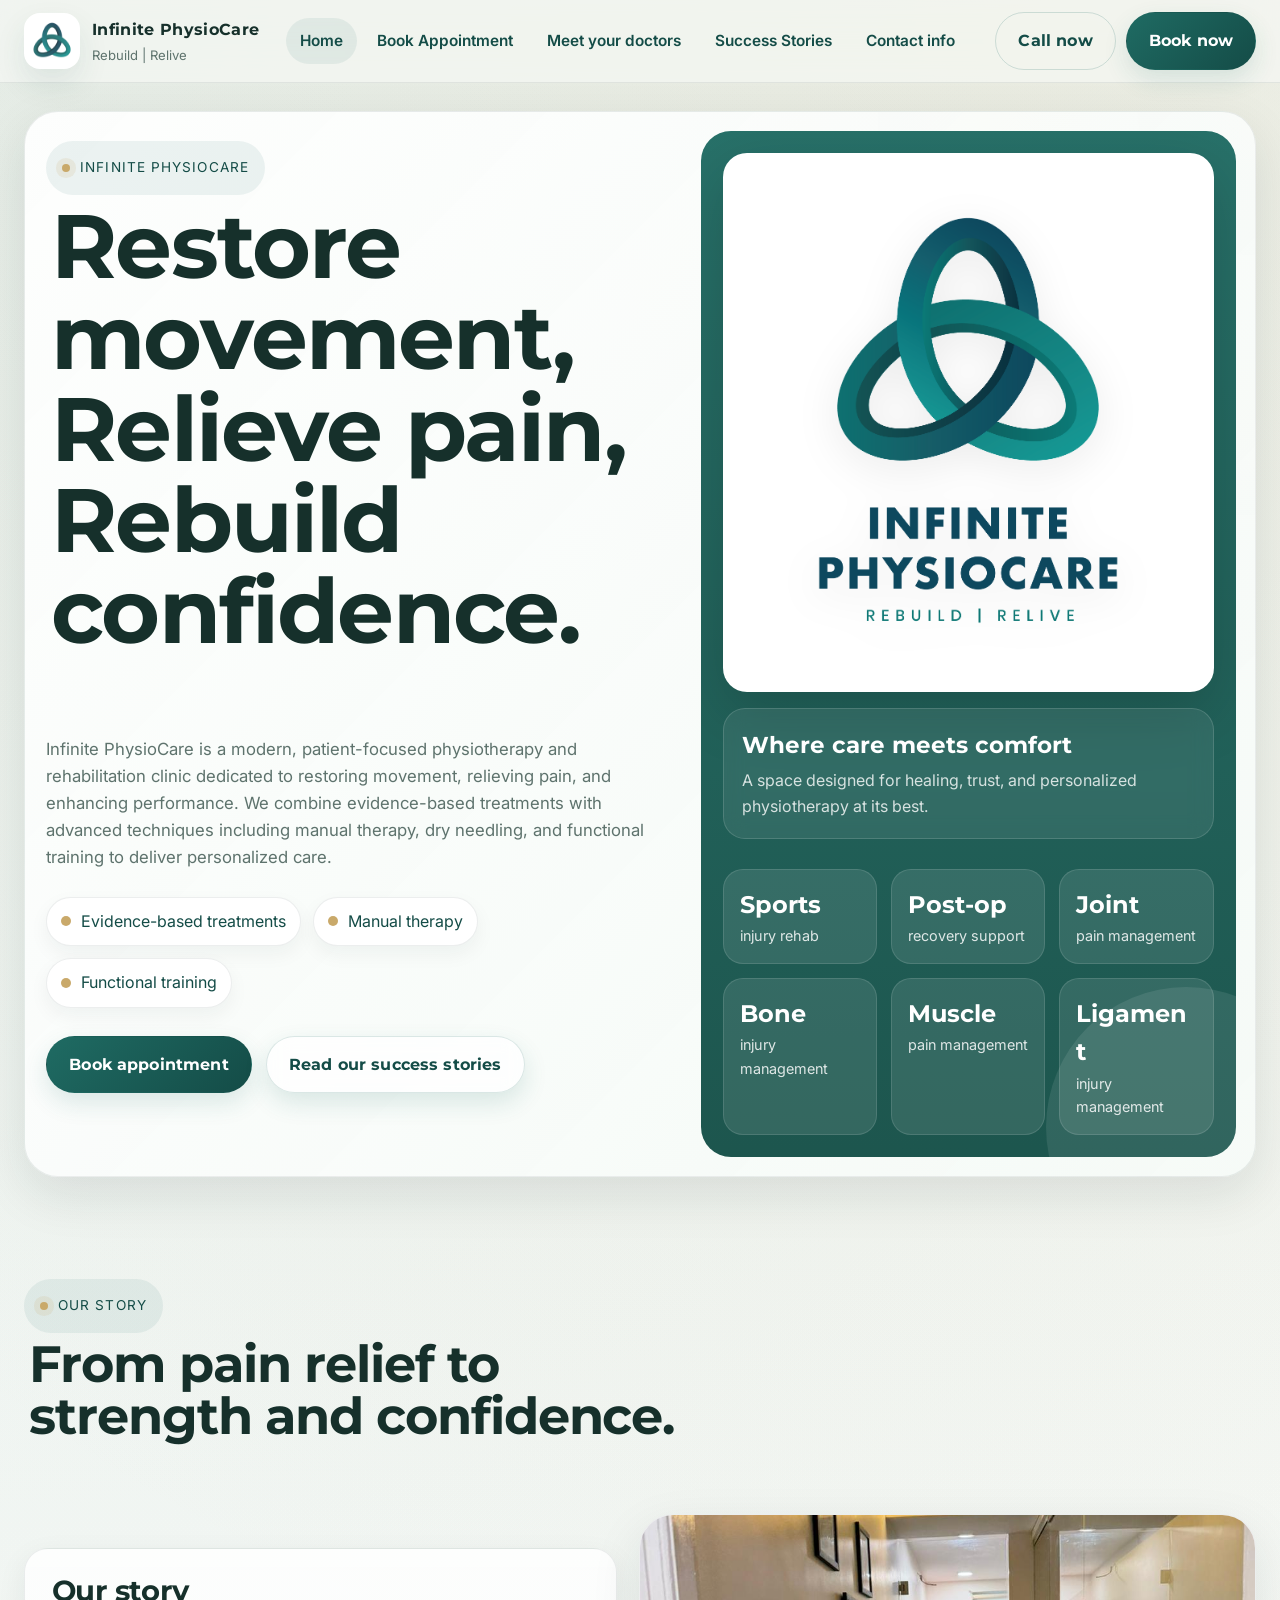
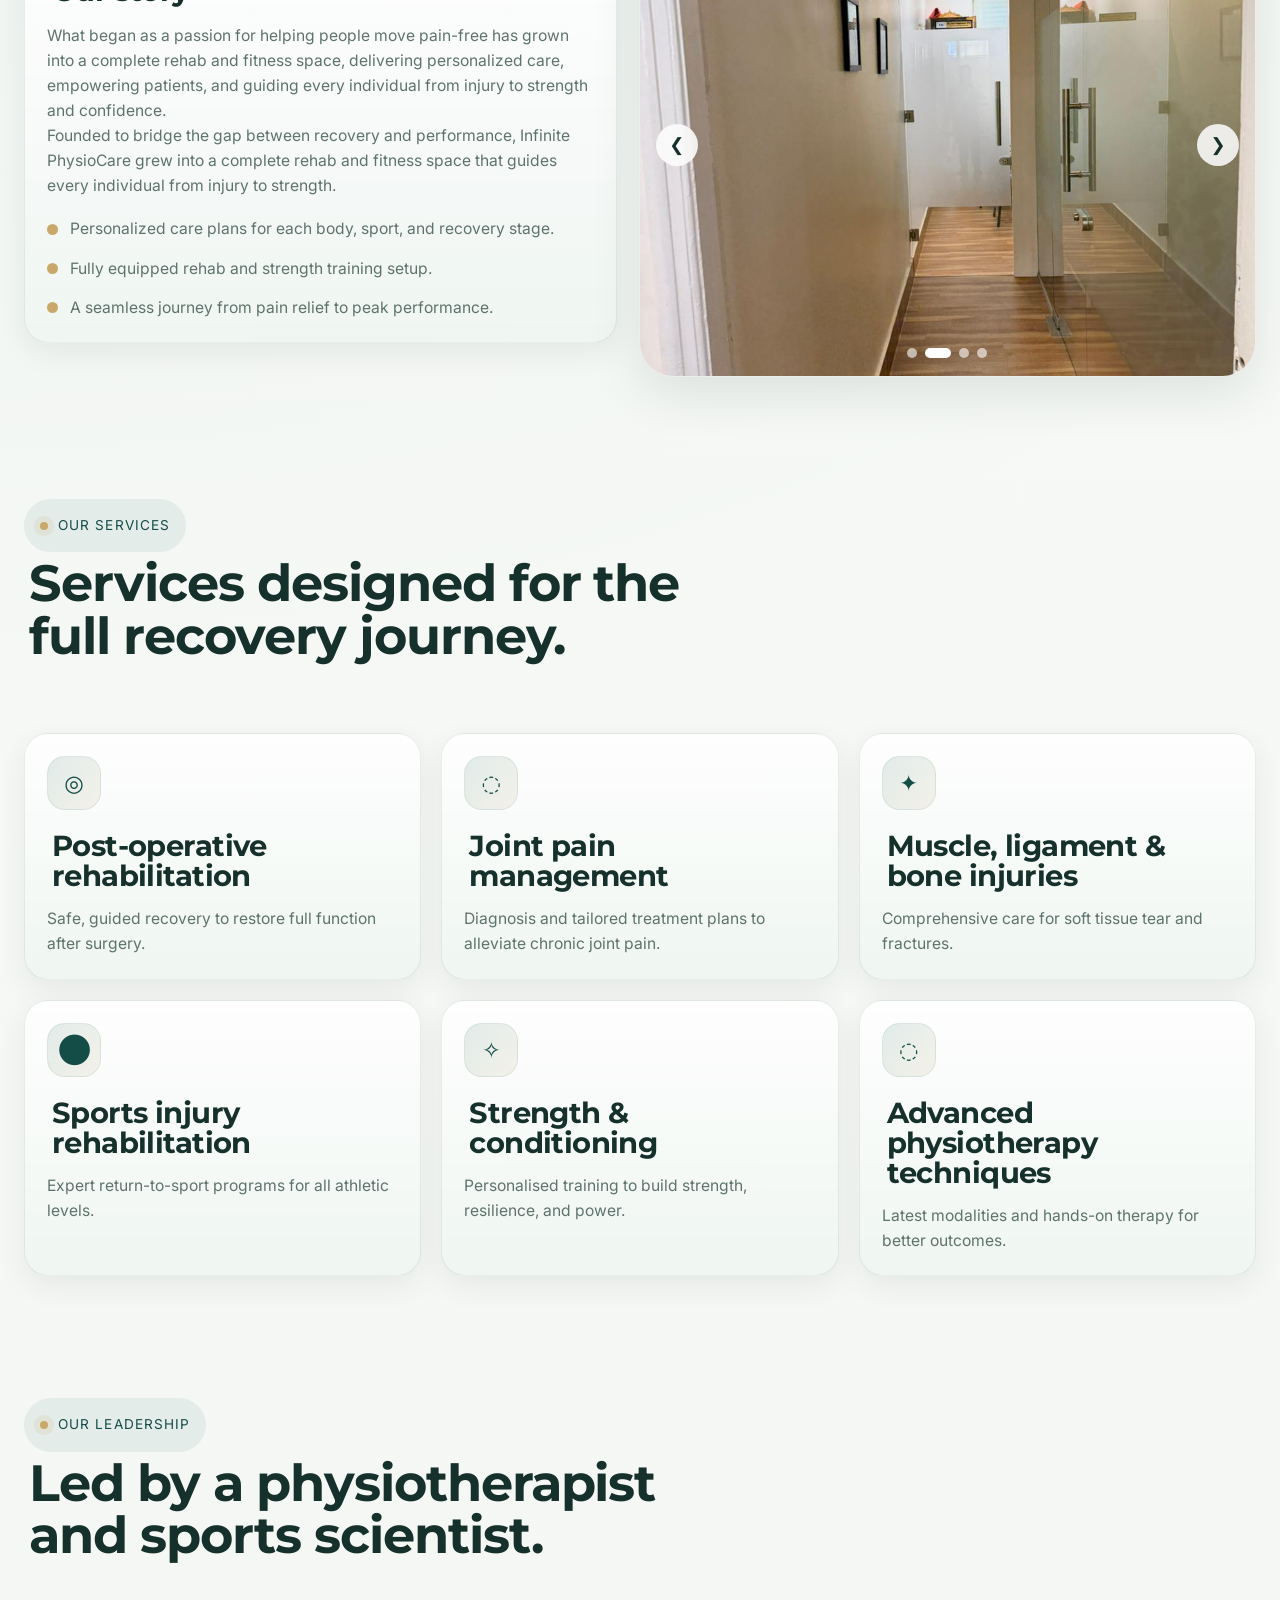
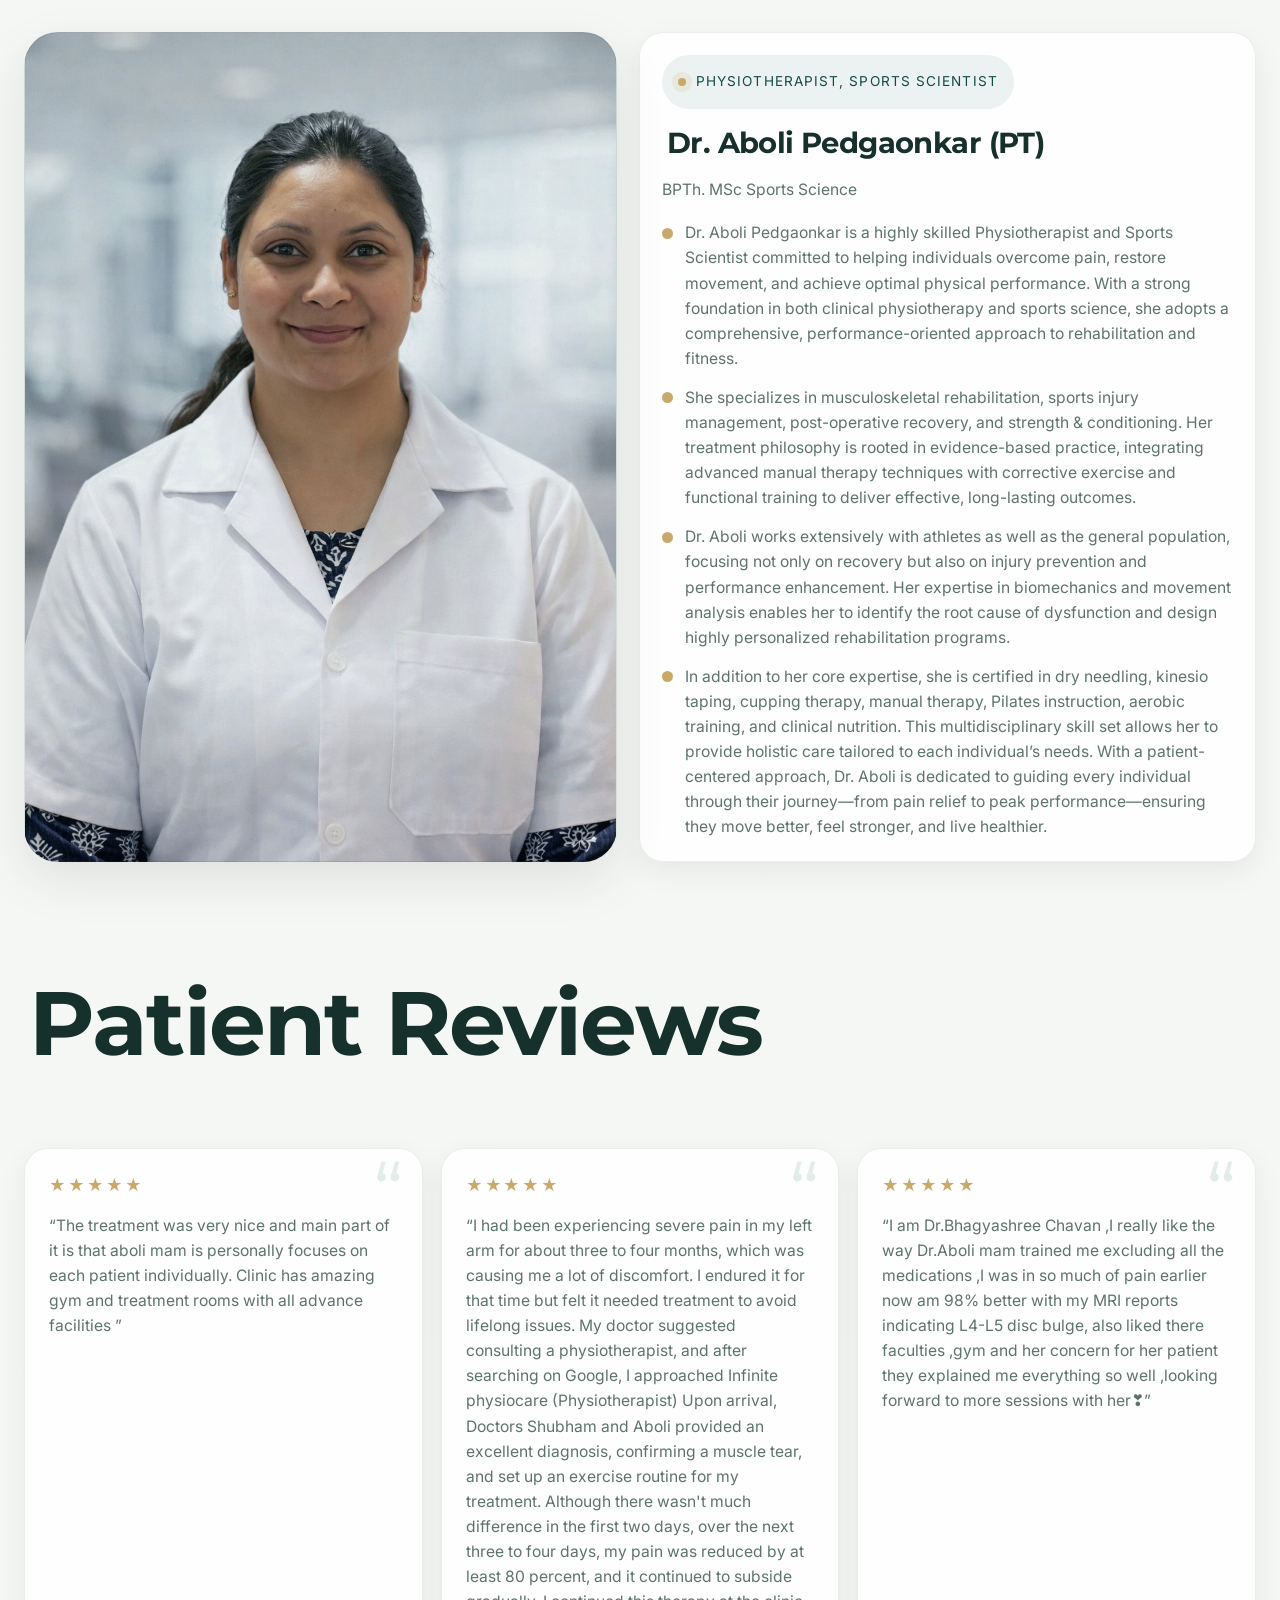
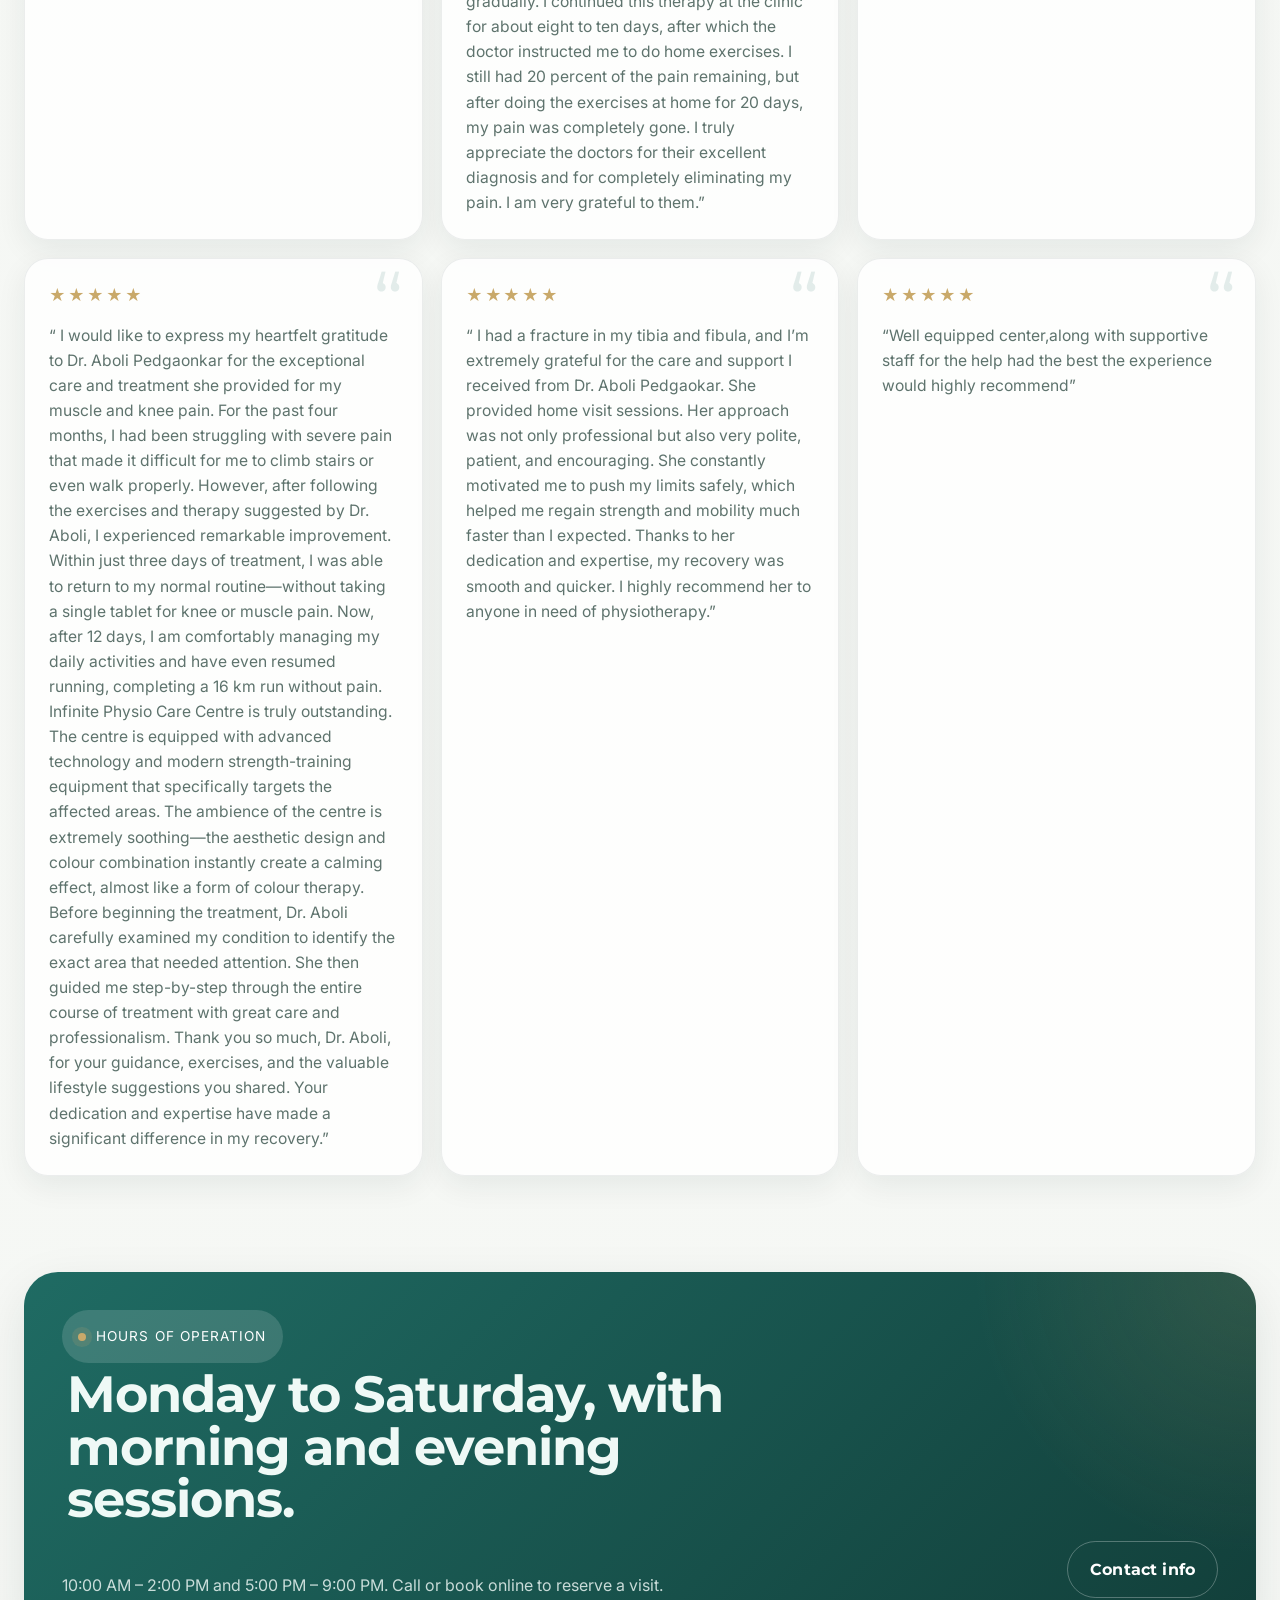
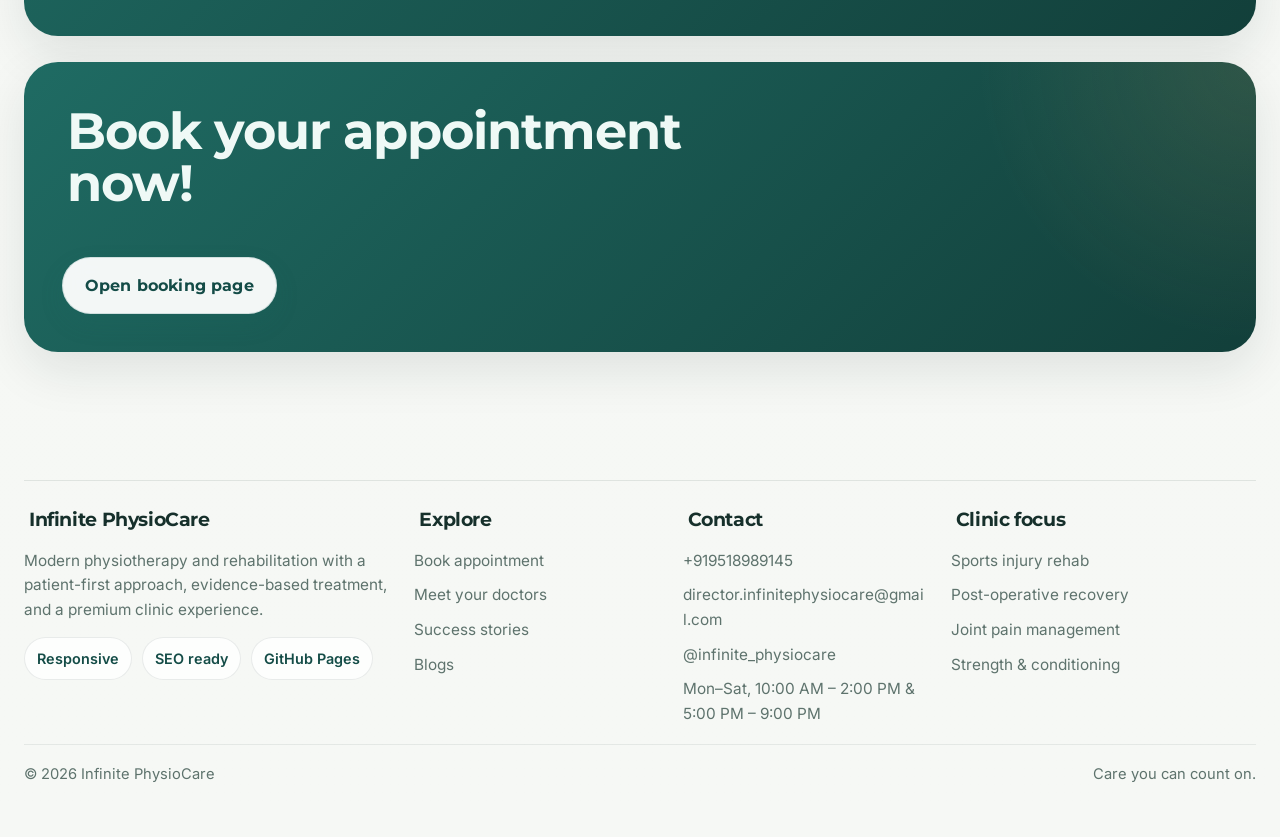
==== commit c3d153df: "final draft" ====
--- a/index.html
+++ b/index.html
@@ -25,8 +25,55 @@
   <link rel="preconnect" href="https://fonts.gstatic.com" crossorigin>
   <link href="https://fonts.googleapis.com/css2?family=Inter:wght@400;500;600;700;800&family=Montserrat:wght@500;600;700;800;900&display=swap" rel="stylesheet">
   <link rel="stylesheet" href="./styles.css">
-<script type="application/ld+json">{"@context": "https://schema.org", "@type": "MedicalClinic", "name": "Infinite PhysioCare", "url": "https://infinitephysiocare.org", "description": "Infinite PhysioCare is a modern, patient-focused physiotherapy and rehabilitation clinic dedicated to restoring movement, relieving pain, and enhancing performance.", "medicalSpecialty": ["Physiotherapy", "Rehabilitation", "Sports Medicine"], "telephone": "09518989145", "email": "director.infinitephysiocare@gmail.com", "address": {"@type": "PostalAddress", "streetAddress": "Ranjalkar Hospital, P1, Town Centre, CIDCO", "addressLocality": "Chhatrapati Sambhajinagar", "addressCountry": "IN"}}</script>
-</head><body>
+  <script type="application/ld+json">{"@context": "https://schema.org", "@type": "MedicalClinic", "name": "Infinite PhysioCare", "url": "https://infinitephysiocare.org", "description": "Infinite PhysioCare is a modern, patient-focused physiotherapy and rehabilitation clinic dedicated to restoring movement, relieving pain, and enhancing performance.", "medicalSpecialty": ["Physiotherapy", "Rehabilitation", "Sports Medicine"], "telephone": "09518989145", "email": "director.infinitephysiocare@gmail.com", "address": {"@type": "PostalAddress", "streetAddress": "Ranjalkar Hospital, P1, Town Centre, CIDCO", "addressLocality": "Chhatrapati Sambhajinagar", "addressCountry": "IN"}}</script>
+</head>
+  <script>
+    document.addEventListener('DOMContentLoaded', () => {
+
+    const slides = document.querySelectorAll('.carousel-slide');
+    const dots = document.querySelectorAll('.dot');
+    const nextBtn = document.querySelector('.carousel-btn.next');
+    const prevBtn = document.querySelector('.carousel-btn.prev');
+
+    if (!slides.length || !nextBtn || !prevBtn) {
+      console.error('Carousel elements not found');
+      return;
+    }
+
+    let current = 0;
+
+    function showSlide(index) {
+      slides.forEach(slide => slide.classList.remove('active'));
+      dots.forEach(dot => dot.classList.remove('active'));
+
+      slides[index].classList.add('active');
+
+      if (dots[index]) {
+        dots[index].classList.add('active');
+      }
+
+      current = index;
+    }
+
+    nextBtn.addEventListener('click', () => {
+      showSlide((current + 1) % slides.length);
+    });
+
+    prevBtn.addEventListener('click', () => {
+      showSlide((current - 1 + slides.length) % slides.length);
+    });
+
+    dots.forEach((dot, index) => {
+      dot.addEventListener('click', () => showSlide(index));
+    });
+
+    setInterval(() => {
+      showSlide((current + 1) % slides.length);
+    }, 5000);
+
+    });
+  </script>
+<body>
 
 <header class="site-header">
   <div class="container nav-wrap">
@@ -45,7 +92,6 @@
       <a class="" href="book-appointment.html">Book Appointment</a>
       <a class="" href="experts.html">Meet your doctors</a>
       <a class="" href="stories.html">Success Stories</a>
-      <a class="" href="">Blogs</a>
       <a class="" href="contact.html">Contact info</a>
     </nav>
     <div class="header-cta">
@@ -85,10 +131,10 @@
           <div class="hero-stats">
             <div class="stat"><b>Sports</b><span>injury rehab</span></div>
             <div class="stat"><b>Post-op</b><span>recovery support</span></div>
-            <div class="stat"><b>Joint</b><span>injury management</span></div>
+            <div class="stat"><b>Joint</b><span>pain management</span></div>
             <div class="stat"><b>Bone</b><span>injury management</span></div>
             <div class="stat"><b>Muscle</b><span>pain management</span></div>
-            <div class="stat"><b>Ligament</b><span> pain management</span></div>
+            <div class="stat"><b>Ligament</b><span> injury management</span></div>
           </div>
         </div>
       </div>
@@ -103,20 +149,56 @@
         <span class="kicker">Our story</span>
         <h2>From pain relief to strength and confidence.</h2>
       </div>
-      <p class="lead">Founded to bridge the gap between recovery and performance, Infinite PhysioCare grew into a complete rehab and fitness space that guides every individual from injury to strength.</p>
-    </div>
+    </div>
+
     <div class="feature-layout">
       <div class="card soft">
         <h3>Our story</h3>
-        <p style="margin-top:12px">What began as a passion for helping people move pain-free has grown into a complete rehab and fitness space, delivering personalized care, empowering patients, and guiding every individual from injury to strength and confidence.</p>
+        <p style="margin-top:12px">
+          What began as a passion for helping people move pain-free has grown into a complete rehab and fitness space, delivering personalized care, empowering patients, and guiding every individual from injury to strength and confidence.
+        </p>
+        <p>
+          Founded to bridge the gap between recovery and performance, Infinite PhysioCare grew into a complete rehab and fitness space that guides every individual from injury to strength.
+        </p>
+
         <div class="list">
-          <div class="list-item"><span class="bullet"></span><p>Personalized care plans for each body, sport, and recovery stage.</p></div>
-          <div class="list-item"><span class="bullet"></span><p>Fully equipped rehab and strength training setup.</p></div>
-          <div class="list-item"><span class="bullet"></span><p>A seamless journey from pain relief to peak performance.</p></div>
-        </div>
-      </div>
-      <div class="visual">
-       
+          <div class="list-item">
+            <span class="bullet"></span>
+            <p>Personalized care plans for each body, sport, and recovery stage.</p>
+          </div>
+
+          <div class="list-item">
+            <span class="bullet"></span>
+            <p>Fully equipped rehab and strength training setup.</p>
+          </div>
+
+          <div class="list-item">
+            <span class="bullet"></span>
+            <p>A seamless journey from pain relief to peak performance.</p>
+          </div>
+        </div>
+      </div>
+
+      <div class="visual carousel">
+        <div class="carousel-track">
+          <img src="assets/images/entrance.jpeg" alt="Entrance" class="carousel-slide">
+          <img src="assets/images/lobby.jpeg" alt="Lobby" class="carousel-slide active">
+          <img src="assets/images/gym.jpeg" alt="Gym" class="carousel-slide">
+          <img src="assets/images/bed-2.jpeg" alt="Treatment Room" class="carousel-slide">
+          <img src="assets/images/bed.jpeg" alt="Treatment Room" class="carousel-slide">
+          <img src="assets/images/bed-3.jpeg" alt="Treatment Room" class="carousel-slide">
+          <img src="assets/images/reception.jpeg" alt="Treatment Room" class="carousel-slide">
+        </div>
+
+        <button type="button" class="carousel-btn prev">&#10094;</button>
+        <button type="button" class="carousel-btn next">&#10095;</button>
+
+        <div class="carousel-dots">
+          <span class="dot active"></span>
+          <span class="dot"></span>
+          <span class="dot"></span>
+          <span class="dot"></span>
+        </div>
       </div>
     </div>
   </div>
@@ -150,19 +232,50 @@
       </div>
     </div>
     <div class="feature-layout">
-      <div class="visual">
-        
+      <div class="visual-doctor">
       </div>
       <div class="card profile">
         <span class="kicker">Physiotherapist, Sports Scientist</span>
         <h3 style="margin-top:14px">Dr. Aboli Pedgaonkar (PT)</h3>
         <p class="lead" style="margin-top:14px">BPTh. MSc Sports Science</p>
         <div class="list">
-          <div class="list-item"><span class="bullet"></span><p>Clinical focus on rehabilitation, movement analysis, and performance support.</p></div>
-          <div class="list-item"><span class="bullet"></span><p>Ideal place for sports injury recovery, post-op care, and strength building.</p></div>
-          <div class="list-item"><span class="bullet"></span><p>Clear communication, personal treatment pathways, and progressive loading.</p></div>
-        </div>
-      </div>
+          <div class="list-item"><span class="bullet"></span><p>Dr. Aboli Pedgaonkar is a highly skilled Physiotherapist and Sports Scientist committed to helping individuals overcome pain, restore movement, and achieve optimal physical performance. With a strong foundation in both clinical physiotherapy and sports science, she adopts a comprehensive, performance-oriented approach to rehabilitation and fitness.</p></div>
+          <div class="list-item"><span class="bullet"></span><p>She specializes in musculoskeletal rehabilitation, sports injury management, post-operative recovery, and strength & conditioning. Her treatment philosophy is rooted in evidence-based practice, integrating advanced manual therapy techniques with corrective exercise and functional training to deliver effective, long-lasting outcomes.</p></div>
+          <div class="list-item"><span class="bullet"></span><p>Dr. Aboli works extensively with athletes as well as the general population, focusing not only on recovery but also on injury prevention and performance enhancement. Her expertise in biomechanics and movement analysis enables her to identify the root cause of dysfunction and design highly personalized rehabilitation programs.</p></div>
+          <div class="list-item"><span class="bullet"></span><p>In addition to her core expertise, she is certified in dry needling, kinesio taping, cupping therapy, manual therapy, Pilates instruction, aerobic training, and clinical nutrition. This multidisciplinary skill set allows her to provide holistic care tailored to each individual’s needs. With a patient-centered approach, Dr. Aboli is dedicated to guiding every individual through their journey—from pain relief to peak performance—ensuring they move better, feel stronger, and live healthier.</p></div>
+        </div>
+      </div>
+    </div>
+  </div>
+</section>
+
+<section class="page-hero">
+  <div class="container">
+    <h1>Patient Reviews</h1>
+    <div class="testimonials">
+      <article class="card quote"><div class="stars">★★★★★</div><p>“The treatment was very nice and main part of it is that aboli mam is personally focuses on each patient individually. Clinic has amazing gym and treatment rooms with all advance facilities
+”</p></article>
+      <article class="card quote"><div class="stars">★★★★★</div><p>“I had been experiencing severe pain in my left arm for about three to four months, which was causing me a lot of discomfort. I endured it for that time but felt it needed treatment to avoid lifelong issues.
+My doctor suggested consulting a physiotherapist, and after searching on Google, I approached Infinite physiocare (Physiotherapist)
+Upon arrival, Doctors Shubham and Aboli provided an excellent diagnosis, confirming a muscle tear, and set up an exercise routine for my treatment.
+Although there wasn't much difference in the first two days, over the next three to four days, my pain was reduced by at least 80 percent, and it continued to subside gradually.
+I continued this therapy at the clinic for about eight to ten days, after which the doctor instructed me to do home exercises. I still had 20 percent of the pain remaining, but after doing the exercises at home for 20 days, my pain was completely gone.
+I truly appreciate the doctors for their excellent diagnosis and for completely eliminating my pain. I am very grateful to them.”</p></article>
+      <article class="card quote"><div class="stars">★★★★★</div><p>“I am Dr.Bhagyashree Chavan ,I really like the way Dr.Aboli mam trained me excluding all the medications ,I was in so much of pain earlier now am 98% better with my MRI reports indicating L4-L5 disc bulge, also liked there faculties ,gym and her concern for her patient they explained me everything so well ,looking forward to more sessions with her❣️”</p></article>
+      <article class="card quote"><div class="stars">★★★★★</div><p>“
+
+I would like to express my heartfelt gratitude to Dr. Aboli Pedgaonkar for the exceptional care and treatment she provided for my muscle and knee pain.
+For the past four months, I had been struggling with severe pain that made it difficult for me to climb stairs or even walk properly. However, after following the exercises and therapy suggested by Dr. Aboli, I experienced remarkable
+improvement. Within just three days of treatment, I was able to return to my normal routine—without taking a single tablet for knee or muscle pain. Now, after 12 days, I am comfortably managing my daily activities and have even resumed running, completing a 16 km run without pain.
+Infinite Physio Care Centre is truly outstanding. The centre is equipped with advanced technology and modern strength-training equipment that specifically targets the affected areas. The ambience of the centre is extremely soothing—the aesthetic design and colour combination instantly create a calming effect, almost like a form of colour therapy.
+Before beginning the treatment, Dr. Aboli carefully examined my condition to identify the exact area that needed attention. She then guided me step-by-step through the entire course of treatment with great care and professionalism.
+Thank you so much, Dr. Aboli, for your guidance, exercises, and the valuable lifestyle suggestions you shared. Your dedication and expertise have made a significant difference in my recovery.”</p></article>
+      <article class="card quote"><div class="stars">★★★★★</div><p>“
+I had a fracture in my tibia and fibula, and I’m extremely grateful for the care and support I received from Dr. Aboli Pedgaokar. She provided home visit sessions.
+Her approach was not only professional but also very polite, patient, and encouraging. She constantly motivated me to push my limits safely, which helped me regain strength and mobility much faster than I expected.
+Thanks to her dedication and expertise, my recovery was smooth and quicker. I highly recommend her to anyone in need of physiotherapy.”</p></article>
+      <article class="card quote"><div class="stars">★★★★★</div><p>“Well equipped center,along with supportive staff for the help
+had the best the experience would highly recommend”</p></article>
     </div>
   </div>
 </section>
@@ -181,10 +294,21 @@
         </div>
       </div>
     </div>
-  </div>
-</section>
-
-<section class="section compact">
+    <br>
+  </div>
+    <div class="container">
+    <div class="cta">
+      <div class="section-heading" style="margin-bottom:0">
+        <div class="copy">
+          <h2>Book your appointment now!</h2>
+          <a class="btn secondary" href="">Open booking page</a>
+        </div>
+      </div>
+    </div>
+  </div>
+</section>
+
+<!-- <section class="section compact">
   <div class="container">
     <div class="section-heading">
       <div class="copy">
@@ -214,20 +338,8 @@
       </article>
     </div>
   </div>
-</section>
-
-<section class="section">
-  <div class="container">
-    <div class="cta">
-      <div class="section-heading" style="margin-bottom:0">
-        <div class="copy">
-          <h2>Book your appointment now!</h2>
-          <a class="btn secondary" href="">Open booking page</a>
-        </div>
-      </div>
-    </div>
-  </div>
-</section>
+</section> -->
+
 </main>
 <footer class="footer">
   <div class="container">
--- a/styles.css
+++ b/styles.css
@@ -668,17 +668,128 @@
   max-width:100%;
 }
 
-.visual{
-  position:relative;
-  min-height:540px;
-  border-radius:34px;
-  overflow:hidden;
-  background:
-    linear-gradient(180deg, rgba(20,79,71,.08), rgba(20,79,71,.02)),
-    url('assets/images/feature-placeholder.svg') center/cover no-repeat;
-  border:1px solid rgba(22,48,43,.08);
-  box-shadow:var(--shadow);
-  max-width:100%;
+.visual-doctor {
+  position: relative;
+  width: 100%;
+  height: 100%;
+  object-fit: contain;
+  aspect-ratio: 4 / 3;
+  min-height: 320px;
+  background: 
+    linear-gradient(180deg, rgba(31,107,99,.12), rgba(20,79,71,.04)),
+    url('assets/images/dr_aboli.jpeg') center/cover no-repeat;
+  border-radius: 34px;
+  overflow: hidden;
+  border: 1px solid rgba(22,48,43,.08);
+  box-shadow: var(--shadow);
+}
+
+.visual {
+  position: relative;
+  width: 100%;
+  aspect-ratio: 4 / 3;
+  min-height: 320px;
+  border-radius: 34px;
+  overflow: hidden;
+  border: 1px solid rgba(22,48,43,.08);
+  box-shadow: var(--shadow);
+  background: #fff;
+}
+
+.carousel-track {
+  width: 100%;
+  height: 100%;
+  position: relative;
+}
+
+.carousel-slide {
+  position: absolute;
+  inset: 0;
+  width: 100%;
+  height: 100%;
+  object-fit: cover;
+  pointer-events: none;
+  opacity: 0;
+  transition: opacity 0.6s ease;
+}
+
+.carousel-slide.active {
+  opacity: 1;
+}
+
+.carousel-btn {
+  position: absolute;
+  top: 50%;
+  transform: translateY(-50%);
+
+  width: 42px;
+  height: 42px;
+  border: none;
+  border-radius: 50%;
+
+  background: rgba(255,255,255,.85);
+  backdrop-filter: blur(8px);
+  cursor: pointer;
+
+  font-size: 18px;
+  font-weight: 600;
+
+  color: var(--brand-dark);
+  z-index: 5;
+  transition: all .2s ease;
+}
+
+.carousel-btn:hover {
+  background: #fff;
+  transform: translateY(-50%) scale(1.05);
+}
+
+.carousel-btn.prev {
+  left: 16px;
+}
+
+.carousel-btn.next {
+  right: 16px;
+}
+
+.carousel-dots {
+  position: absolute;
+  bottom: 18px;
+  left: 50%;
+  transform: translateX(-50%);
+
+  display: flex;
+  gap: 8px;
+  z-index: 5;
+}
+
+.dot {
+  width: 10px;
+  height: 10px;
+  border-radius: 50%;
+
+  background: rgba(255,255,255,.6);
+  cursor: pointer;
+  transition: all .3s ease;
+}
+
+.dot.active {
+  background: #fff;
+  width: 26px;
+  border-radius: 10px;
+}
+
+@media (max-width: 768px) {
+  .visual {
+    aspect-ratio: 1 / 1;
+    min-height: 280px;
+  }
+
+  .carousel-btn {
+    width: 36px;
+    height: 36px;
+    font-size: 16px;
+  }
 }
 
 .visual-badge{
@@ -725,7 +836,7 @@
   margin:-2px -2px 18px;
   background:
     linear-gradient(180deg, rgba(31,107,99,.16), rgba(201,169,106,.08)),
-    url('assets/images/doctor-placeholder.svg') center/cover no-repeat;
+    url('assets/images/dr_aboli.jpeg') center/cover no-repeat;
   border:1px solid rgba(22,48,43,.08);
   max-width:calc(100% + 4px);
 }
@@ -805,7 +916,7 @@
   gap:18px;
   max-width:100%;
 }
-
+5
 .blog-card{
   overflow:hidden;
   min-width:0;
